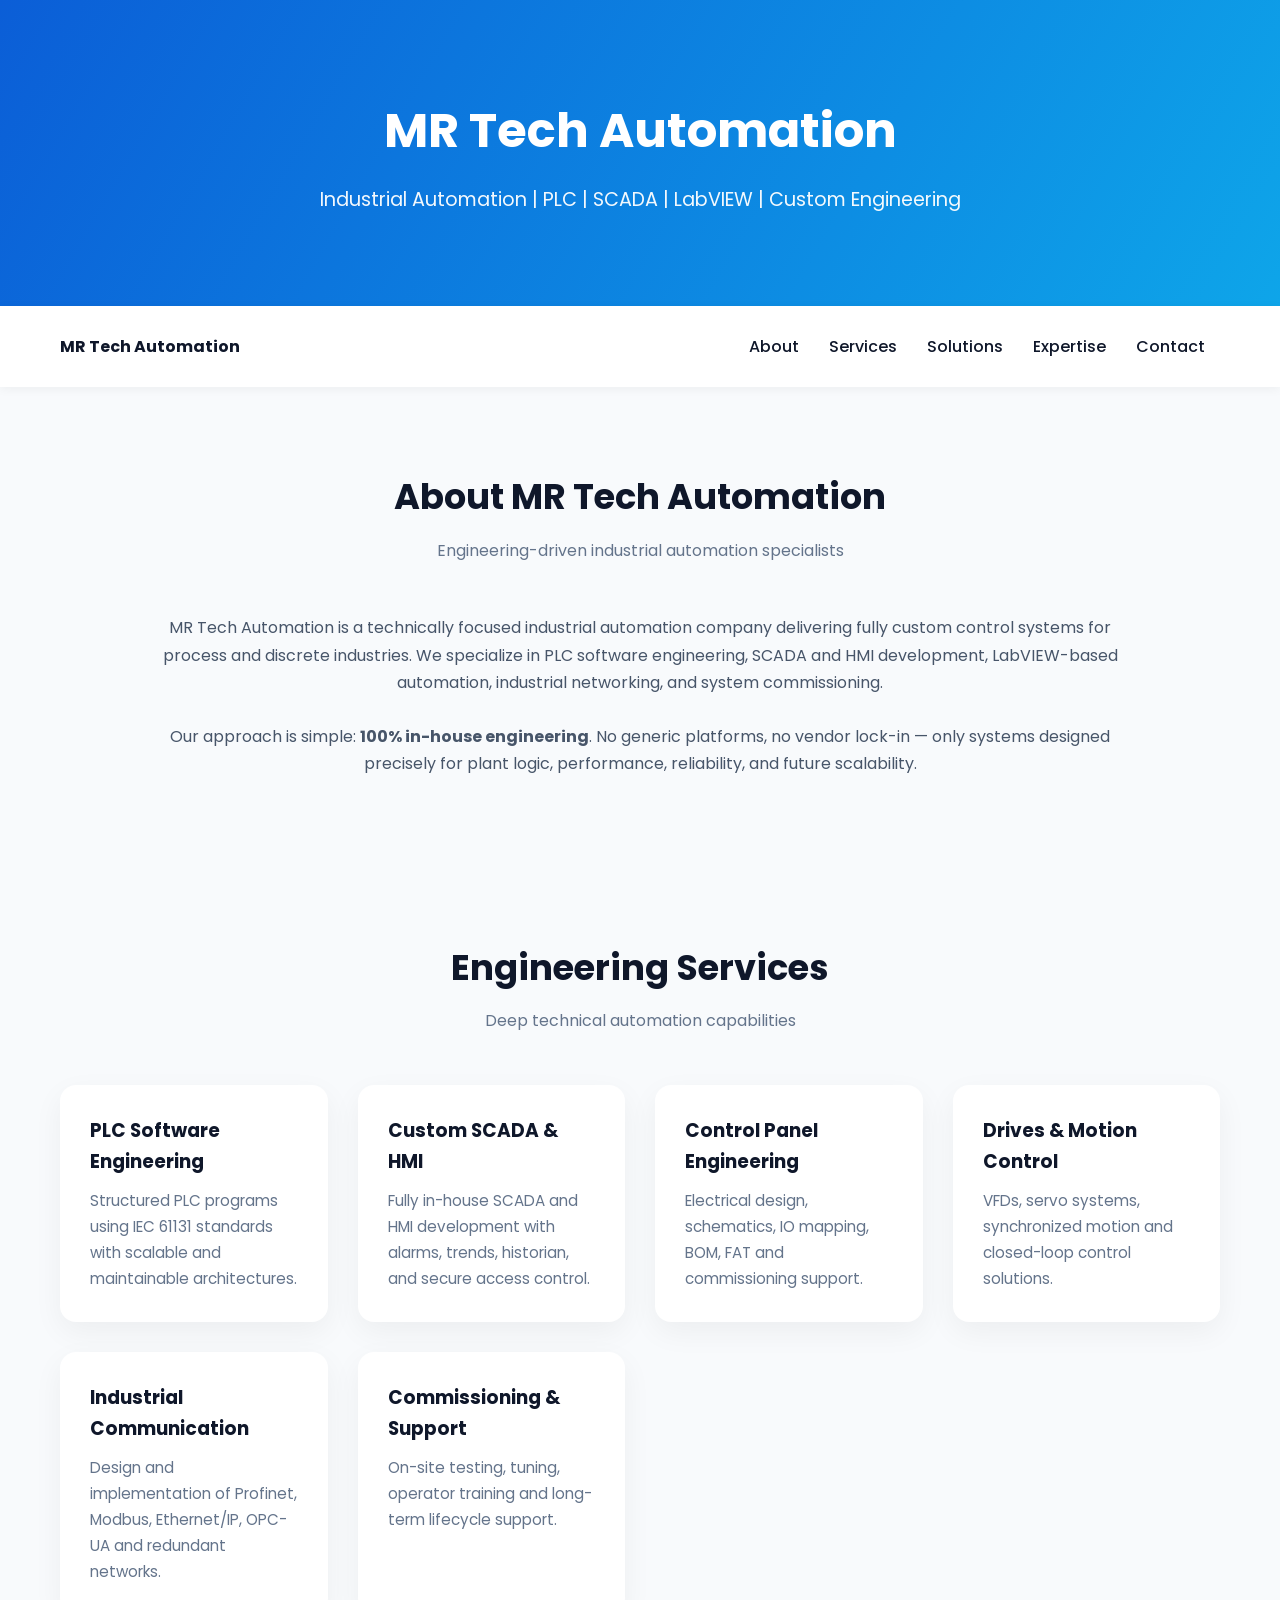
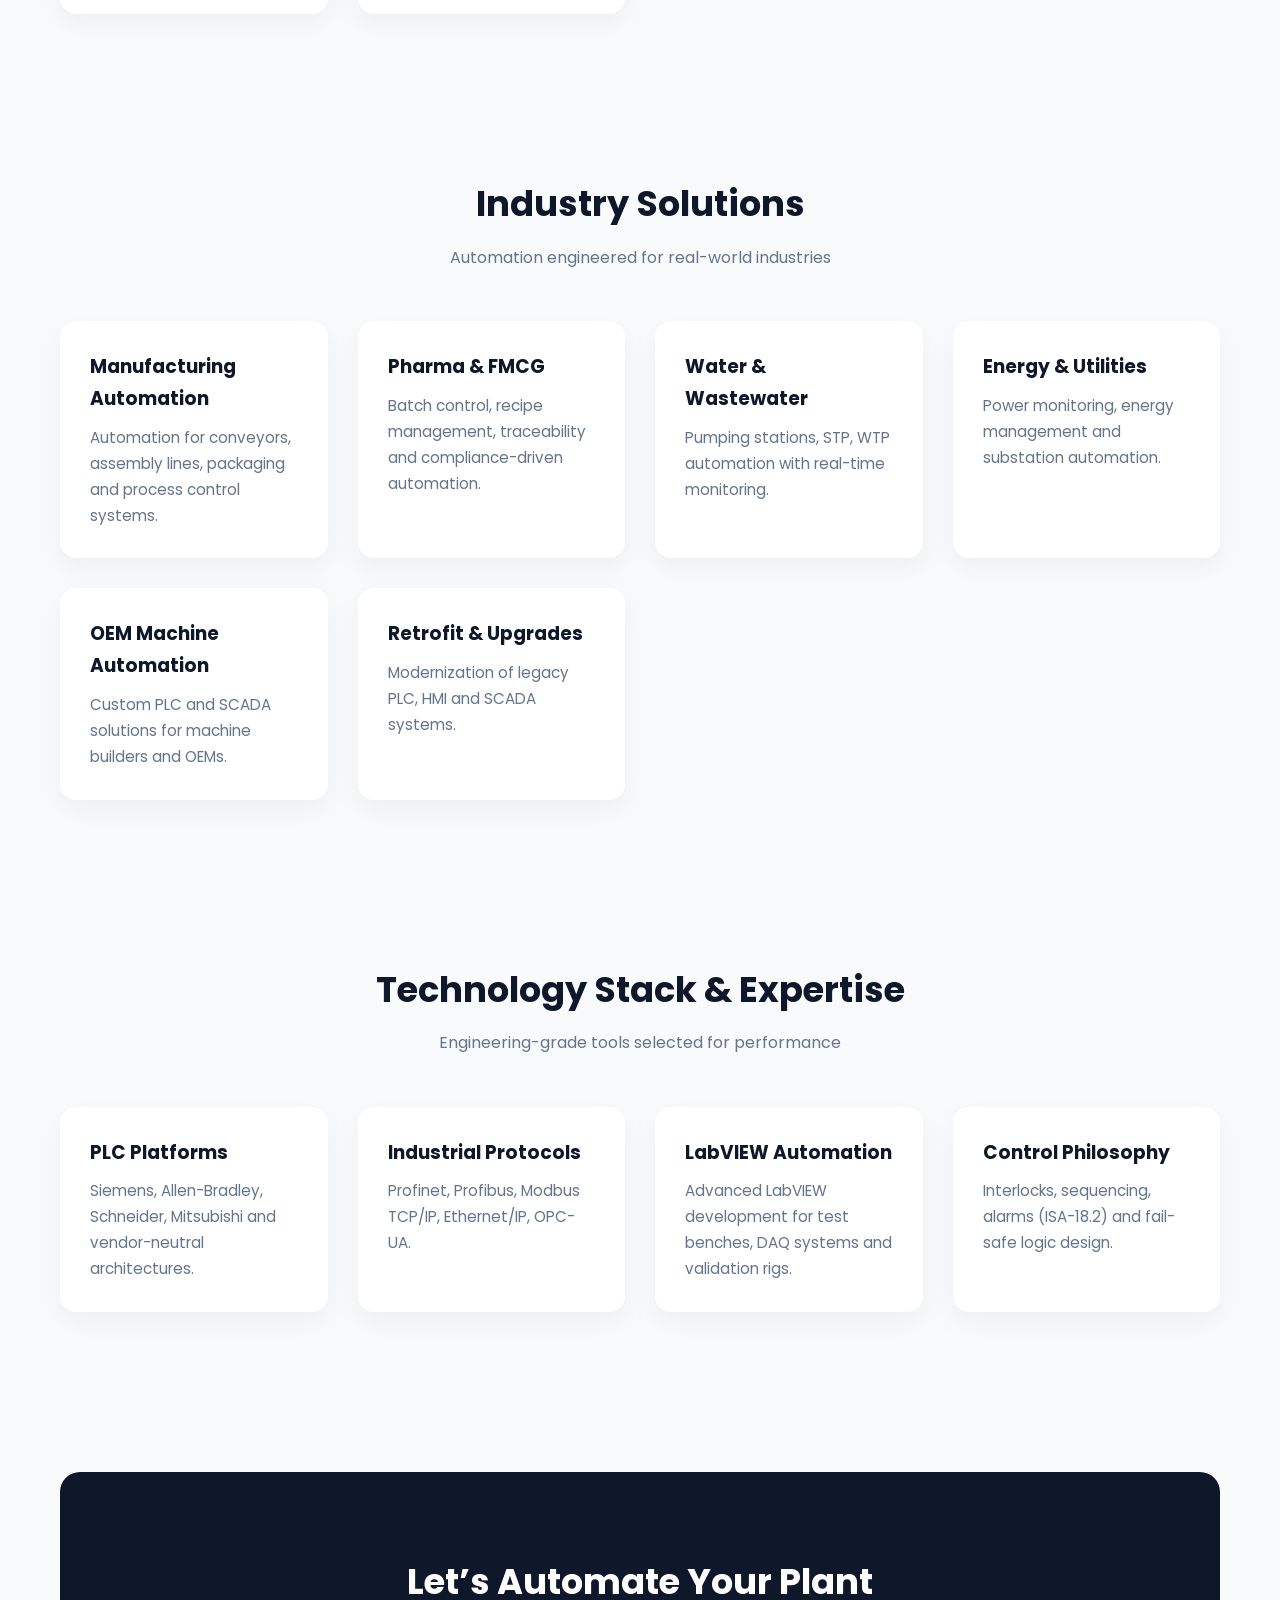
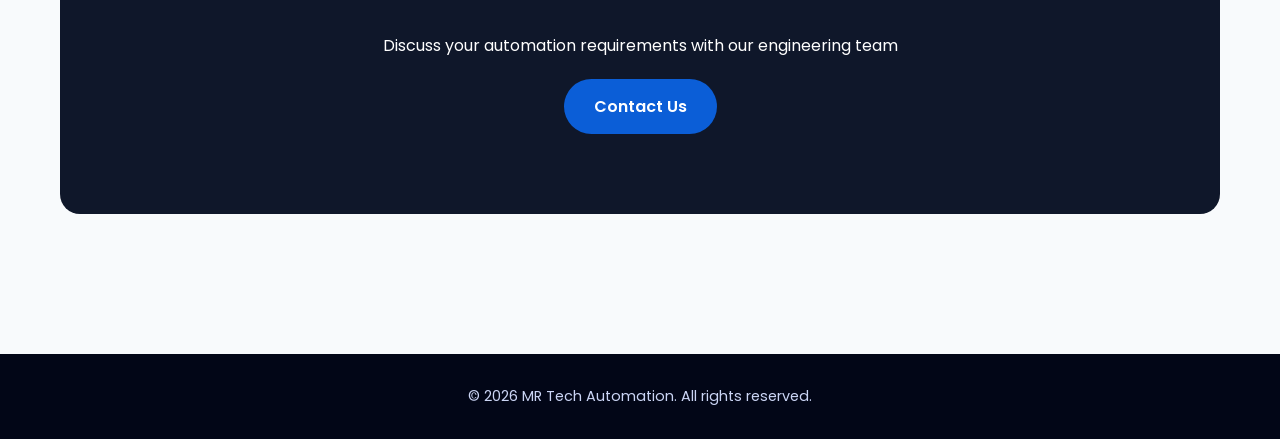
==== index.html @ f8b3c361 "Update index.html" ====
<!DOCTYPE html><html lang="en">
<head>
  <meta charset="UTF-8" />
  <meta name="viewport" content="width=device-width, initial-scale=1.0" />  <title>MR Tech Automation | PLC, SCADA, LabVIEW & Industrial Automation Experts</title>
  <meta name="description" content="MR Tech Automation is an industrial automation engineering company delivering PLC, SCADA, HMI, LabVIEW, DAQ and fully custom in-house automation solutions." />  <!-- Google Font -->  <link href="https://fonts.googleapis.com/css2?family=Poppins:wght@300;400;600;700&display=swap" rel="stylesheet">  <!-- Organization Schema -->  <script type="application/ld+json">
  {
    "@context": "https://schema.org",
    "@type": "Organization",
    "name": "MR Tech Automation",
    "url": "https://mrtechautomation.in/",
    "description": "Industrial automation engineering company specializing in PLC programming, SCADA & HMI systems, LabVIEW-based automation, DAQ, and fully custom in-house control solutions.",
    "areaServed": { "@type": "Country", "name": "India" },
    "contactPoint": {
      "@type": "ContactPoint",
      "contactType": "sales",
      "email": "info@mrtechautomation.in"
    }
  }
  </script>  <style>
    :root {
      --primary: #0b5ed7;
      --dark: #0f172a;
      --light: #f8fafc;
      --gray: #64748b;
    }

    * { margin: 0; padding: 0; box-sizing: border-box; }

    body {
      font-family: 'Poppins', sans-serif;
      background: var(--light);
      color: var(--dark);
      line-height: 1.7;
    }

    header {
      background: linear-gradient(120deg, #0b5ed7, #0ea5e9);
      color: white;
      padding: 90px 20px;
      text-align: center;
    }

    header h1 { font-size: 3rem; margin-bottom: 12px; }
    header p { font-size: 1.2rem; opacity: 0.95; }

    nav {
      position: sticky;
      top: 0;
      background: white;
      box-shadow: 0 2px 10px rgba(0,0,0,0.05);
      z-index: 1000;
    }

    nav .nav-container {
      max-width: 1200px;
      margin: auto;
      display: flex;
      justify-content: space-between;
      align-items: center;
      padding: 12px 20px;
    }

    nav ul {
      display: flex;
      list-style: none;
      gap: 24px;
    }

    nav a {
      text-decoration: none;
      color: var(--dark);
      font-weight: 500;
    }

    nav a:hover { color: var(--primary); }

    .menu-toggle {
      display: none;
      font-size: 1.8rem;
      cursor: pointer;
    }

    @media (max-width: 768px) {
      nav ul {
        display: none;
        flex-direction: column;
        background: white;
        position: absolute;
        top: 60px;
        left: 0;
        width: 100%;
        padding: 20px 0;
        box-shadow: 0 10px 30px rgba(0,0,0,0.1);
      }

      nav ul.active {
        display: flex;
      }

      .menu-toggle {
        display: block;
      }
    }

    nav ul {
      display: flex;
      justify-content: center;
      list-style: none;
      padding: 15px;
      gap: 30px;
    }

    nav a {
      text-decoration: none;
      color: var(--dark);
      font-weight: 500;
    }

    nav a:hover { color: var(--primary); }

    section {
      padding: 80px 20px;
      max-width: 1200px;
      margin: auto;
    }

    .section-title {
      text-align: center;
      margin-bottom: 50px;
    }

    .section-title h2 {
      font-size: 2.2rem;
      margin-bottom: 10px;
    }

    .section-title p { color: var(--gray); }

    .grid {
      display: grid;
      grid-template-columns: repeat(auto-fit, minmax(260px, 1fr));
      gap: 30px;
    }

    .card {
      background: white;
      padding: 30px;
      border-radius: 16px;
      box-shadow: 0 10px 30px rgba(0,0,0,0.05);
    }

    .card h3 { margin-bottom: 10px; }
    .card p { color: var(--gray); font-size: 0.95rem; }

    .cta {
      background: var(--dark);
      color: white;
      text-align: center;
      padding: 80px 20px;
      border-radius: 20px;
    }

    .cta h2 { font-size: 2.2rem; margin-bottom: 20px; }

    .cta a {
      display: inline-block;
      margin-top: 20px;
      background: var(--primary);
      color: white;
      padding: 14px 30px;
      border-radius: 30px;
      text-decoration: none;
      font-weight: 600;
    }

    footer {
      background: #020617;
      color: #cbd5f5;
      text-align: center;
      padding: 30px 20px;
      margin-top: 60px;
    }

    footer p { font-size: 0.9rem; }

    @media (max-width: 600px) {
      header h1 { font-size: 2.2rem; }
    }
  </style></head><body><header>
  <h1>MR Tech Automation</h1>
  <p>Industrial Automation | PLC | SCADA | LabVIEW | Custom Engineering</p>
</header><nav>
  <div class="nav-container">
    <strong>MR Tech Automation</strong>
    <div class="menu-toggle" onclick="document.querySelector('nav ul').classList.toggle('active')">☰</div>
    <ul>
      <li><a href="#about">About</a></li>
      <li><a href="#services">Services</a></li>
      <li><a href="#solutions">Solutions</a></li>
      <li><a href="#expertise">Expertise</a></li>
      <li><a href="#contact">Contact</a></li>
    </ul>
  </div>
</nav><section id="about">
  <div class="section-title">
    <h2>About MR Tech Automation</h2>
    <p>Engineering-driven industrial automation specialists</p>
  </div>
  <p style="max-width:1000px;margin:auto;text-align:center;color:#475569;">
    MR Tech Automation is a technically focused industrial automation company delivering fully custom control systems for process and discrete industries. We specialize in PLC software engineering, SCADA and HMI development, LabVIEW-based automation, industrial networking, and system commissioning.
    <br/><br/>
    Our approach is simple: <strong>100% in-house engineering</strong>. No generic platforms, no vendor lock-in — only systems designed precisely for plant logic, performance, reliability, and future scalability.
  </p>
</section><section id="services">
  <div class="section-title">
    <h2>Engineering Services</h2>
    <p>Deep technical automation capabilities</p>
  </div>
  <div class="grid">
    <div class="card"><h3>PLC Software Engineering</h3><p>Structured PLC programs using IEC 61131 standards with scalable and maintainable architectures.</p></div>
    <div class="card"><h3>Custom SCADA & HMI</h3><p>Fully in-house SCADA and HMI development with alarms, trends, historian, and secure access control.</p></div>
    <div class="card"><h3>Control Panel Engineering</h3><p>Electrical design, schematics, IO mapping, BOM, FAT and commissioning support.</p></div>
    <div class="card"><h3>Drives & Motion Control</h3><p>VFDs, servo systems, synchronized motion and closed-loop control solutions.</p></div>
    <div class="card"><h3>Industrial Communication</h3><p>Design and implementation of Profinet, Modbus, Ethernet/IP, OPC-UA and redundant networks.</p></div>
    <div class="card"><h3>Commissioning & Support</h3><p>On-site testing, tuning, operator training and long-term lifecycle support.</p></div>
  </div>
</section><section id="solutions">
  <div class="section-title">
    <h2>Industry Solutions</h2>
    <p>Automation engineered for real-world industries</p>
  </div>
  <div class="grid">
    <div class="card"><h3>Manufacturing Automation</h3><p>Automation for conveyors, assembly lines, packaging and process control systems.</p></div>
    <div class="card"><h3>Pharma & FMCG</h3><p>Batch control, recipe management, traceability and compliance-driven automation.</p></div>
    <div class="card"><h3>Water & Wastewater</h3><p>Pumping stations, STP, WTP automation with real-time monitoring.</p></div>
    <div class="card"><h3>Energy & Utilities</h3><p>Power monitoring, energy management and substation automation.</p></div>
    <div class="card"><h3>OEM Machine Automation</h3><p>Custom PLC and SCADA solutions for machine builders and OEMs.</p></div>
    <div class="card"><h3>Retrofit & Upgrades</h3><p>Modernization of legacy PLC, HMI and SCADA systems.</p></div>
  </div>
</section><section id="expertise">
  <div class="section-title">
    <h2>Technology Stack & Expertise</h2>
    <p>Engineering-grade tools selected for performance</p>
  </div>
  <div class="grid">
    <div class="card"><h3>PLC Platforms</h3><p>Siemens, Allen-Bradley, Schneider, Mitsubishi and vendor-neutral architectures.</p></div>
    <div class="card"><h3>Industrial Protocols</h3><p>Profinet, Profibus, Modbus TCP/IP, Ethernet/IP, OPC-UA.</p></div>
    <div class="card"><h3>LabVIEW Automation</h3><p>Advanced LabVIEW development for test benches, DAQ systems and validation rigs.</p></div>
    <div class="card"><h3>Control Philosophy</h3><p>Interlocks, sequencing, alarms (ISA-18.2) and fail-safe logic design.</p></div>
  </div>
</section><section id="contact">
  <div class="cta">
    <h2>Let’s Automate Your Plant</h2>
    <p>Discuss your automation requirements with our engineering team</p>
    <a href="mailto:info@mrtechautomation.in">Contact Us</a>
  </div>
</section><footer>
  <p>© 2026 MR Tech Automation. All rights reserved.</p>
</footer></body>
</html>
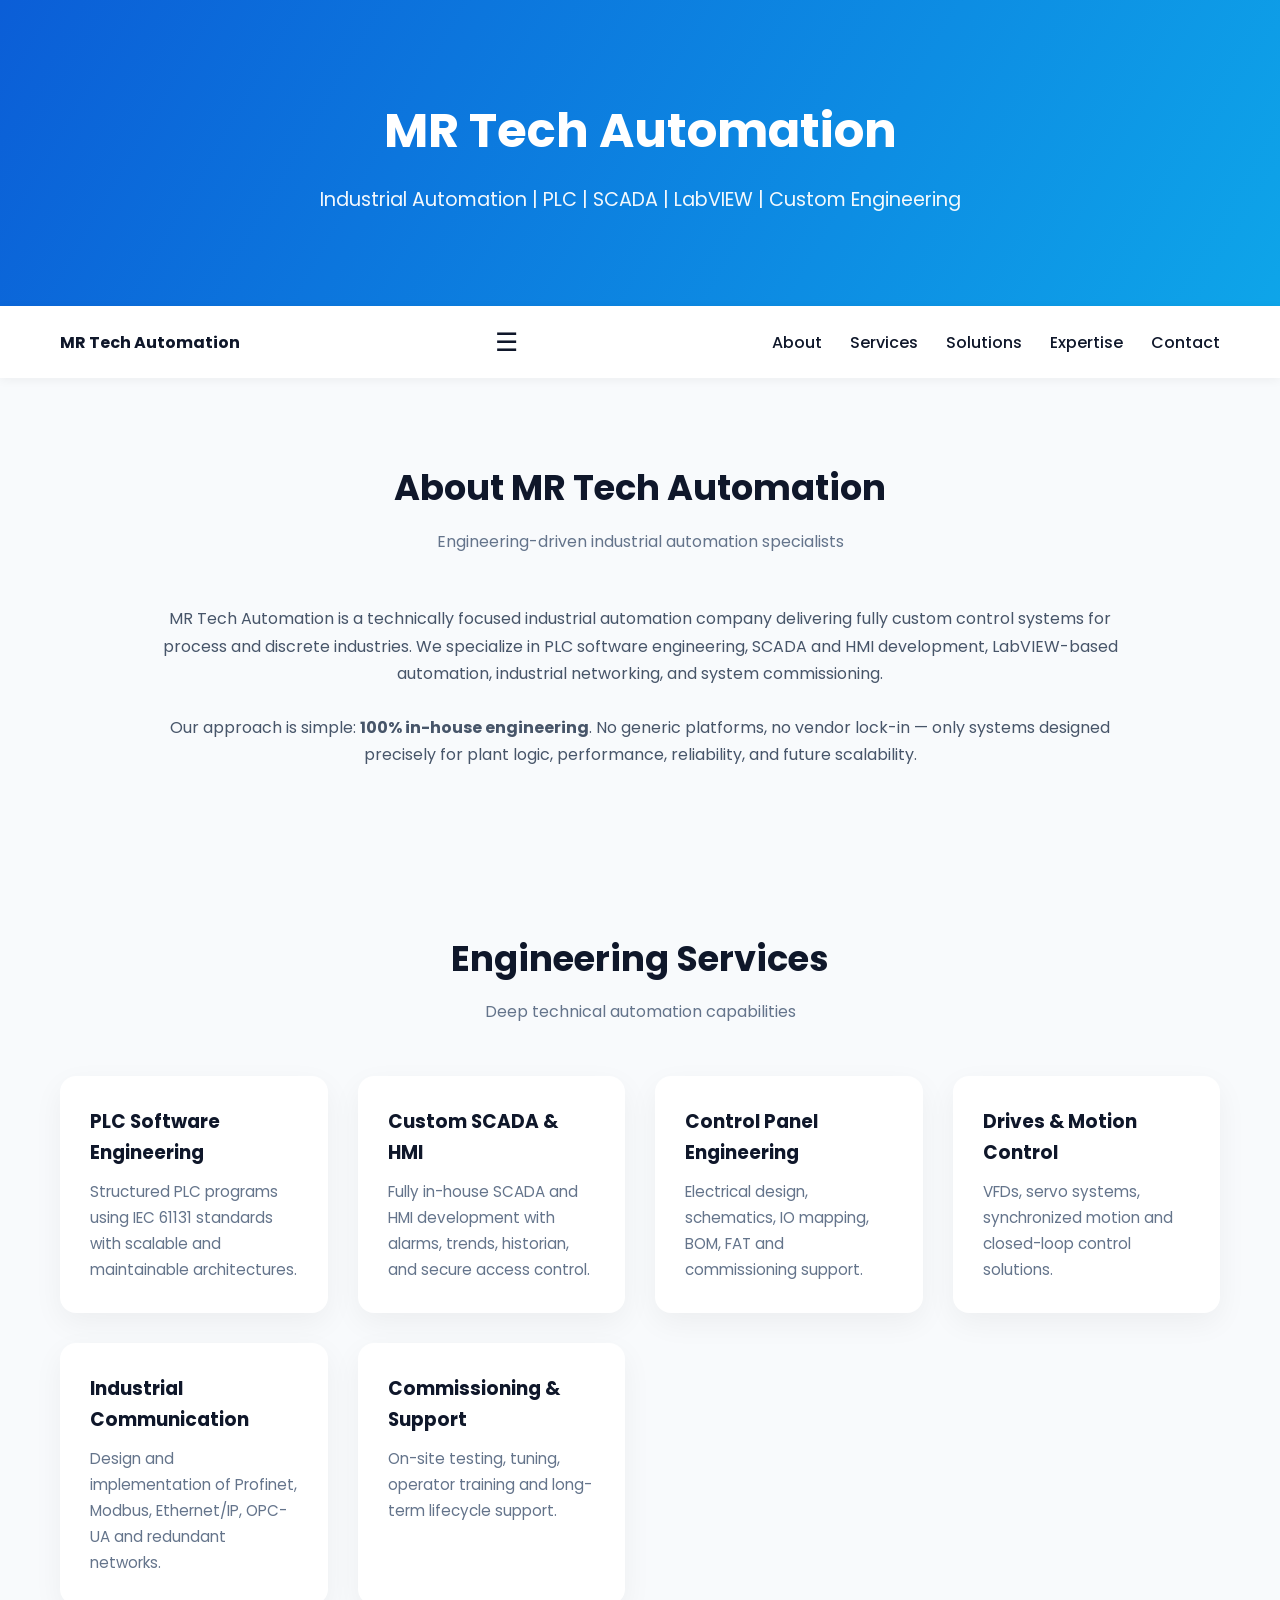
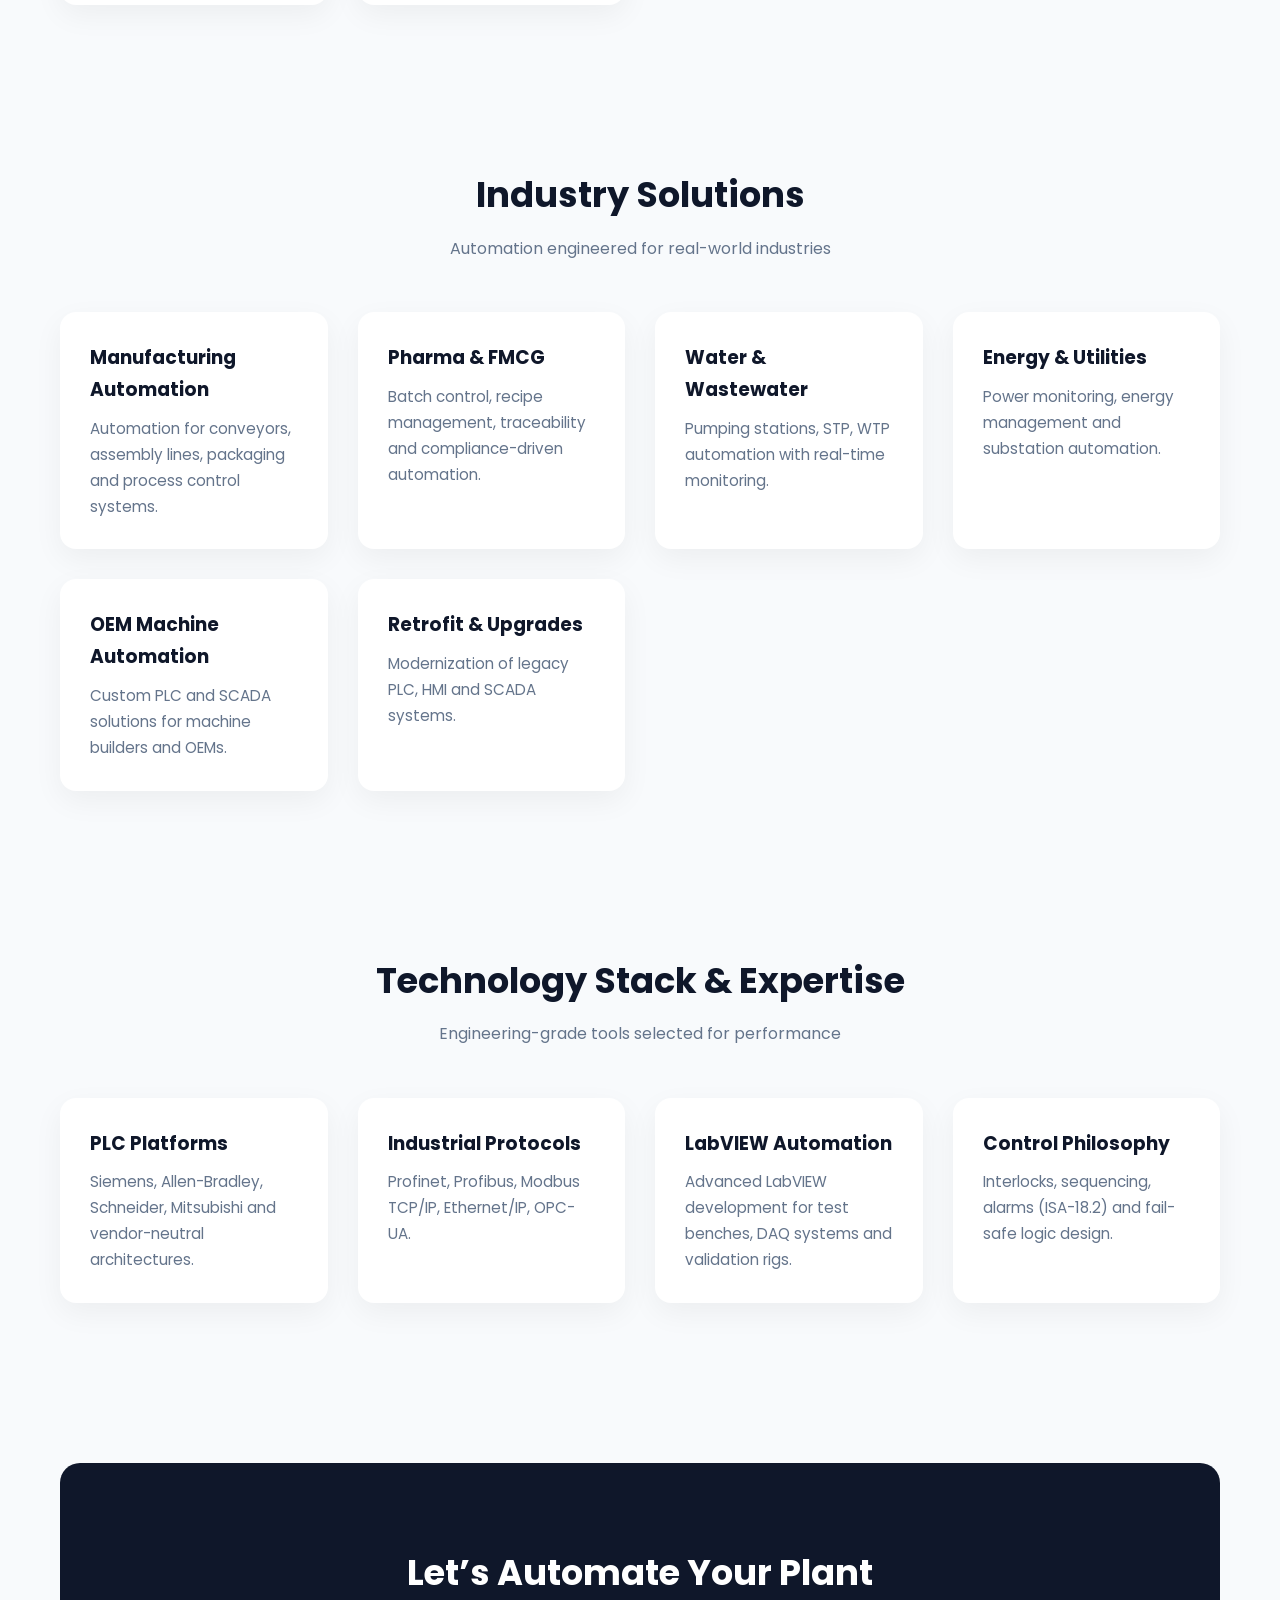
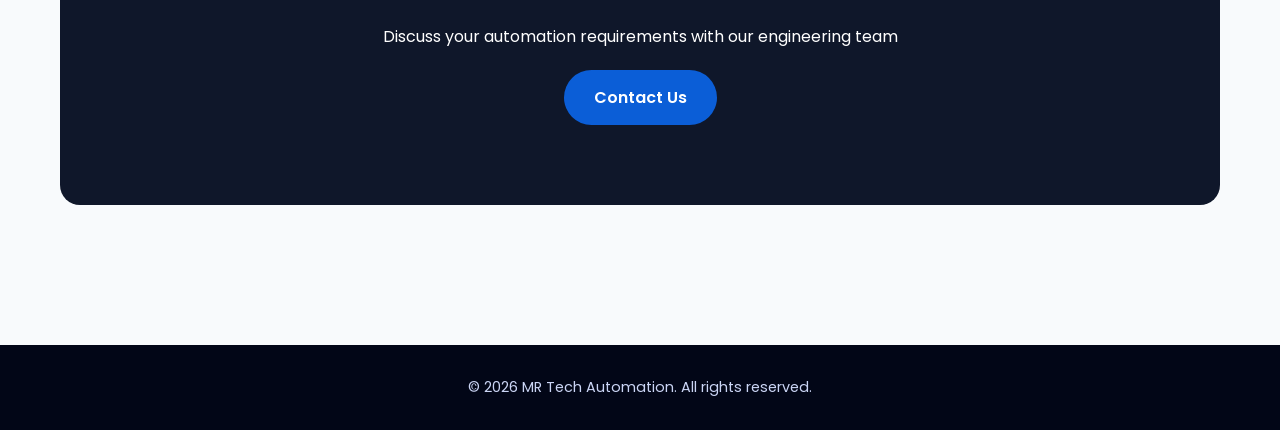
==== commit 30c70fd4: "Update index.html" ====
--- a/index.html
+++ b/index.html
@@ -44,54 +44,66 @@
     header p { font-size: 1.2rem; opacity: 0.95; }
 
     nav {
-      position: sticky;
-      top: 0;
-      background: white;
-      box-shadow: 0 2px 10px rgba(0,0,0,0.05);
-      z-index: 1000;
-    }
-
-    nav .nav-container {
-      max-width: 1200px;
-      margin: auto;
-      display: flex;
-      justify-content: space-between;
-      align-items: center;
-      padding: 12px 20px;
-    }
-
-    nav ul {
-      display: flex;
-      list-style: none;
-      gap: 24px;
-    }
-
-    nav a {
-      text-decoration: none;
-      color: var(--dark);
-      font-weight: 500;
-    }
-
-    nav a:hover { color: var(--primary); }
-
-    .menu-toggle {
-      display: none;
-      font-size: 1.8rem;
-      cursor: pointer;
-    }
-
-    @media (max-width: 768px) {
-      nav ul {
-        display: none;
-        flex-direction: column;
-        background: white;
-        position: absolute;
-        top: 60px;
-        left: 0;
-        width: 100%;
-        padding: 20px 0;
-        box-shadow: 0 10px 30px rgba(0,0,0,0.1);
-      }
+  position: sticky;
+  top: 0;
+  background: white;
+  box-shadow: 0 2px 10px rgba(0,0,0,0.05);
+  z-index: 1000;
+}
+
+.nav-container {
+  max-width: 1200px;
+  margin: auto;
+  display: flex;
+  align-items: center;
+  justify-content: space-between;
+  padding: 14px 20px;
+}
+
+nav ul {
+  display: flex;
+  list-style: none;
+  gap: 28px;
+}
+
+nav a {
+  text-decoration: none;
+  color: var(--dark);
+  font-weight: 500;
+}
+
+.menu-toggle {
+  display: none;
+  font-size: 26px;
+  cursor: pointer;
+}
+
+@media (max-width: 768px) {
+  .menu-toggle {
+    display: block;
+  }
+
+  nav ul {
+    position: absolute;
+    top: 60px;
+    left: 0;
+    width: 100%;
+    background: white;
+    flex-direction: column;
+    gap: 0;
+    display: none;
+    border-top: 1px solid #e5e7eb;
+  }
+
+  nav ul.active {
+    display: flex;
+  }
+
+  nav ul li {
+    padding: 14px 20px;
+    border-bottom: 1px solid #e5e7eb;
+  }
+}
 
       nav ul.active {
         display: flex;
@@ -192,8 +204,8 @@
 </header><nav>
   <div class="nav-container">
     <strong>MR Tech Automation</strong>
-    <div class="menu-toggle" onclick="document.querySelector('nav ul').classList.toggle('active')">☰</div>
-    <ul>
+    <div class="menu-toggle" id="menuToggle">☰</div>
+    <ul id="navMenu">
       <li><a href="#about">About</a></li>
       <li><a href="#services">Services</a></li>
       <li><a href="#solutions">Solutions</a></li>
@@ -256,5 +268,18 @@
   </div>
 </section><footer>
   <p>© 2026 MR Tech Automation. All rights reserved.</p>
-</footer></body>
+</footer><script>
+  const toggleBtn = document.getElementById('menuToggle');
+  const navMenu = document.getElementById('navMenu');
+
+  toggleBtn.addEventListener('click', () => {
+    navMenu.classList.toggle('active');
+  });
+
+  navMenu.querySelectorAll('a').forEach(link => {
+    link.addEventListener('click', () => {
+      navMenu.classList.remove('active');
+    });
+  });
+</script></body>
 </html>
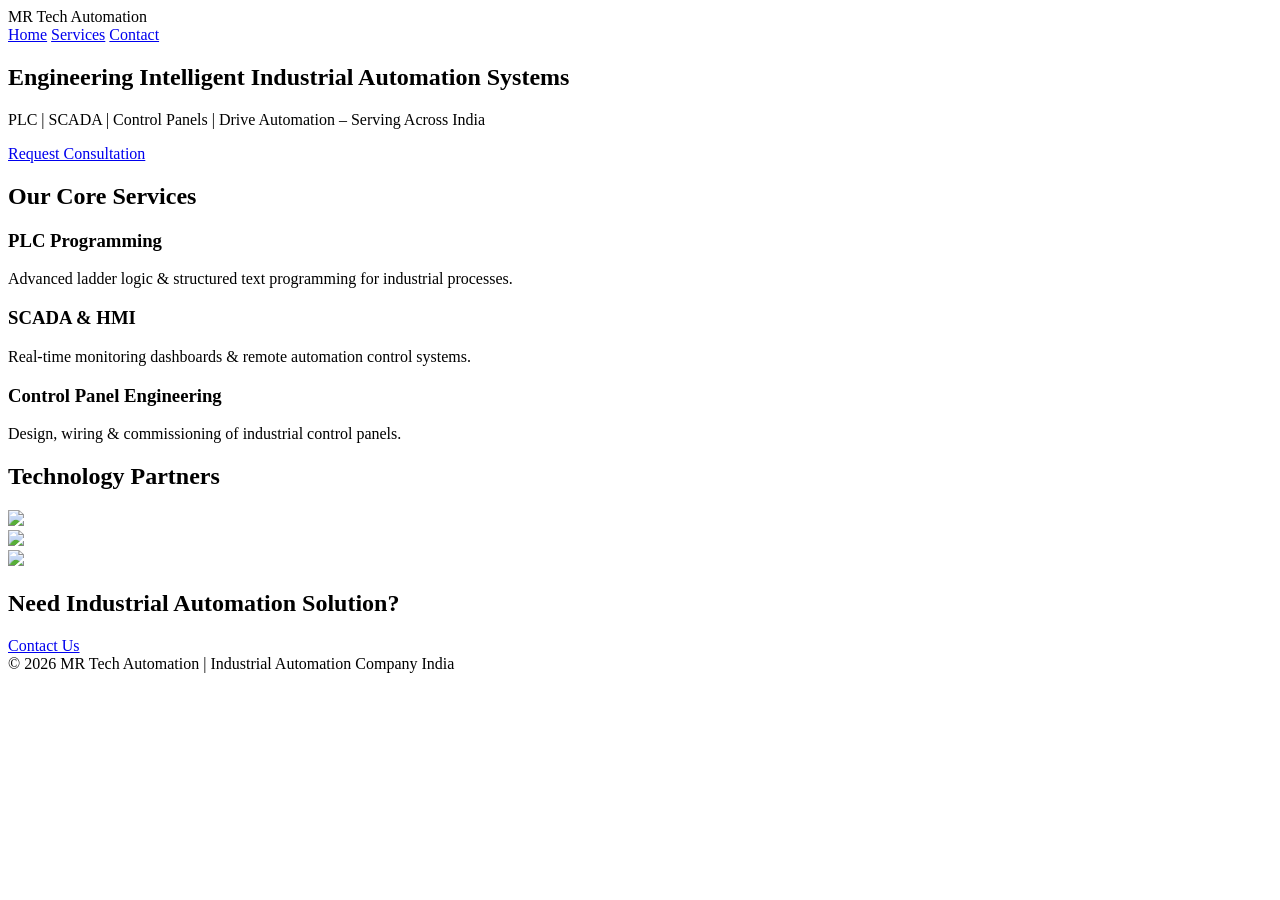
==== commit 13b5a7ef: "Update index.html" ====
--- a/index.html
+++ b/index.html
@@ -1,285 +1,109 @@
-<!DOCTYPE html><html lang="en">
+<!DOCTYPE html>
+<html lang="en">
 <head>
-  <meta charset="UTF-8" />
-  <meta name="viewport" content="width=device-width, initial-scale=1.0" />  <title>MR Tech Automation | PLC, SCADA, LabVIEW & Industrial Automation Experts</title>
-  <meta name="description" content="MR Tech Automation is an industrial automation engineering company delivering PLC, SCADA, HMI, LabVIEW, DAQ and fully custom in-house automation solutions." />  <!-- Google Font -->  <link href="https://fonts.googleapis.com/css2?family=Poppins:wght@300;400;600;700&display=swap" rel="stylesheet">  <!-- Organization Schema -->  <script type="application/ld+json">
-  {
-    "@context": "https://schema.org",
-    "@type": "Organization",
-    "name": "MR Tech Automation",
-    "url": "https://mrtechautomation.in/",
-    "description": "Industrial automation engineering company specializing in PLC programming, SCADA & HMI systems, LabVIEW-based automation, DAQ, and fully custom in-house control solutions.",
-    "areaServed": { "@type": "Country", "name": "India" },
-    "contactPoint": {
-      "@type": "ContactPoint",
-      "contactType": "sales",
-      "email": "info@mrtechautomation.in"
-    }
-  }
-  </script>  <style>
-    :root {
-      --primary: #0b5ed7;
-      --dark: #0f172a;
-      --light: #f8fafc;
-      --gray: #64748b;
-    }
+<meta charset="UTF-8">
+<meta name="viewport" content="width=device-width, initial-scale=1.0">
+<title>MR Tech Automation | Industrial Automation Company India</title>
 
-    * { margin: 0; padding: 0; box-sizing: border-box; }
+<meta name="description" content="MR Tech Automation provides PLC Programming, SCADA Development, Control Panel Engineering & Industrial Automation Services across India.">
 
-    body {
-      font-family: 'Poppins', sans-serif;
-      background: var(--light);
-      color: var(--dark);
-      line-height: 1.7;
-    }
+<link rel="stylesheet" href="css/style.css">
 
-    header {
-      background: linear-gradient(120deg, #0b5ed7, #0ea5e9);
-      color: white;
-      padding: 90px 20px;
-      text-align: center;
-    }
+<!-- GSAP CDN -->
+<script src="https://cdnjs.cloudflare.com/ajax/libs/gsap/3.12.2/gsap.min.js"></script>
+<script src="https://cdnjs.cloudflare.com/ajax/libs/gsap/3.12.2/ScrollTrigger.min.js"></script>
 
-    header h1 { font-size: 3rem; margin-bottom: 12px; }
-    header p { font-size: 1.2rem; opacity: 0.95; }
+<!-- SEO SCHEMA -->
+<script type="application/ld+json">
+{
+ "@context": "https://schema.org",
+ "@type": "LocalBusiness",
+ "name": "MR Tech Automation",
+ "image": "https://www.mrtechautomation.in/images/logo.png",
+ "url": "https://www.mrtechautomation.in",
+ "address": {
+   "@type": "PostalAddress",
+   "addressCountry": "India",
+   "addressRegion": "Gujarat",
+   "addressLocality": "Ahmedabad"
+ },
+ "areaServed": "India",
+ "description": "Industrial Automation Company in India providing PLC Programming, SCADA Development and Control Panel Engineering."
+}
+</script>
 
-    nav {
-  position: sticky;
-  top: 0;
-  background: white;
-  box-shadow: 0 2px 10px rgba(0,0,0,0.05);
-  z-index: 1000;
-}
+</head>
 
-.nav-container {
-  max-width: 1200px;
-  margin: auto;
-  display: flex;
-  align-items: center;
-  justify-content: space-between;
-  padding: 14px 20px;
-}
+<body>
 
-nav ul {
-  display: flex;
-  list-style: none;
-  gap: 28px;
-}
+<header class="navbar">
+  <div class="container nav-flex">
+    <div class="logo">MR Tech Automation</div>
+    <nav>
+      <a href="index.html">Home</a>
+      <a href="services.html">Services</a>
+      <a href="contact.html">Contact</a>
+    </nav>
+  </div>
+</header>
 
-nav a {
-  text-decoration: none;
-  color: var(--dark);
-  font-weight: 500;
-}
+<!-- HERO -->
+<section class="hero">
+  <div class="hero-content">
+    <h1>Engineering Intelligent Industrial Automation Systems</h1>
+    <p>PLC | SCADA | Control Panels | Drive Automation – Serving Across India</p>
+    <a href="contact.html" class="btn">Request Consultation</a>
+  </div>
+</section>
 
-.menu-toggle {
-  display: none;
-  font-size: 26px;
-  cursor: pointer;
-}
+<!-- SERVICES -->
+<section class="services section">
+  <h2 class="section-title">Our Core Services</h2>
 
-@media (max-width: 768px) {
-  .menu-toggle {
-    display: block;
-  }
+  <div class="service-grid">
 
-  nav ul {
-    position: absolute;
-    top: 60px;
-    left: 0;
-    width: 100%;
-    background: white;
-    flex-direction: column;
-    gap: 0;
-    display: none;
-    border-top: 1px solid #e5e7eb;
-  }
+    <div class="card">
+      <h3>PLC Programming</h3>
+      <p>Advanced ladder logic & structured text programming for industrial processes.</p>
+    </div>
 
-  nav ul.active {
-    display: flex;
-  }
+    <div class="card">
+      <h3>SCADA & HMI</h3>
+      <p>Real-time monitoring dashboards & remote automation control systems.</p>
+    </div>
 
-  nav ul li {
-    padding: 14px 20px;
-    border-bottom: 1px solid #e5e7eb;
-  }
-}
+    <div class="card">
+      <h3>Control Panel Engineering</h3>
+      <p>Design, wiring & commissioning of industrial control panels.</p>
+    </div>
 
-      nav ul.active {
-        display: flex;
-      }
+  </div>
+</section>
 
-      .menu-toggle {
-        display: block;
-      }
-    }
+<!-- HEX PARTNERS -->
+<section class="partners section">
+  <h2 class="section-title">Technology Partners</h2>
 
-    nav ul {
-      display: flex;
-      justify-content: center;
-      list-style: none;
-      padding: 15px;
-      gap: 30px;
-    }
+  <div class="hex-grid">
 
-    nav a {
-      text-decoration: none;
-      color: var(--dark);
-      font-weight: 500;
-    }
+    <div class="hex"><img src="images/siemens.png"></div>
+    <div class="hex"><img src="images/allen.png"></div>
+    <div class="hex"><img src="images/logo.png"></div>
 
-    nav a:hover { color: var(--primary); }
+  </div>
+</section>
 
-    section {
-      padding: 80px 20px;
-      max-width: 1200px;
-      margin: auto;
-    }
+<!-- CTA -->
+<section class="cta">
+  <h2>Need Industrial Automation Solution?</h2>
+  <a href="contact.html" class="btn">Contact Us</a>
+</section>
 
-    .section-title {
-      text-align: center;
-      margin-bottom: 50px;
-    }
+<footer>
+  © 2026 MR Tech Automation | Industrial Automation Company India
+</footer>
 
-    .section-title h2 {
-      font-size: 2.2rem;
-      margin-bottom: 10px;
-    }
+<script src="js/main.js"></script>
 
-    .section-title p { color: var(--gray); }
-
-    .grid {
-      display: grid;
-      grid-template-columns: repeat(auto-fit, minmax(260px, 1fr));
-      gap: 30px;
-    }
-
-    .card {
-      background: white;
-      padding: 30px;
-      border-radius: 16px;
-      box-shadow: 0 10px 30px rgba(0,0,0,0.05);
-    }
-
-    .card h3 { margin-bottom: 10px; }
-    .card p { color: var(--gray); font-size: 0.95rem; }
-
-    .cta {
-      background: var(--dark);
-      color: white;
-      text-align: center;
-      padding: 80px 20px;
-      border-radius: 20px;
-    }
-
-    .cta h2 { font-size: 2.2rem; margin-bottom: 20px; }
-
-    .cta a {
-      display: inline-block;
-      margin-top: 20px;
-      background: var(--primary);
-      color: white;
-      padding: 14px 30px;
-      border-radius: 30px;
-      text-decoration: none;
-      font-weight: 600;
-    }
-
-    footer {
-      background: #020617;
-      color: #cbd5f5;
-      text-align: center;
-      padding: 30px 20px;
-      margin-top: 60px;
-    }
-
-    footer p { font-size: 0.9rem; }
-
-    @media (max-width: 600px) {
-      header h1 { font-size: 2.2rem; }
-    }
-  </style></head><body><header>
-  <h1>MR Tech Automation</h1>
-  <p>Industrial Automation | PLC | SCADA | LabVIEW | Custom Engineering</p>
-</header><nav>
-  <div class="nav-container">
-    <strong>MR Tech Automation</strong>
-    <div class="menu-toggle" id="menuToggle">☰</div>
-    <ul id="navMenu">
-      <li><a href="#about">About</a></li>
-      <li><a href="#services">Services</a></li>
-      <li><a href="#solutions">Solutions</a></li>
-      <li><a href="#expertise">Expertise</a></li>
-      <li><a href="#contact">Contact</a></li>
-    </ul>
-  </div>
-</nav><section id="about">
-  <div class="section-title">
-    <h2>About MR Tech Automation</h2>
-    <p>Engineering-driven industrial automation specialists</p>
-  </div>
-  <p style="max-width:1000px;margin:auto;text-align:center;color:#475569;">
-    MR Tech Automation is a technically focused industrial automation company delivering fully custom control systems for process and discrete industries. We specialize in PLC software engineering, SCADA and HMI development, LabVIEW-based automation, industrial networking, and system commissioning.
-    <br/><br/>
-    Our approach is simple: <strong>100% in-house engineering</strong>. No generic platforms, no vendor lock-in — only systems designed precisely for plant logic, performance, reliability, and future scalability.
-  </p>
-</section><section id="services">
-  <div class="section-title">
-    <h2>Engineering Services</h2>
-    <p>Deep technical automation capabilities</p>
-  </div>
-  <div class="grid">
-    <div class="card"><h3>PLC Software Engineering</h3><p>Structured PLC programs using IEC 61131 standards with scalable and maintainable architectures.</p></div>
-    <div class="card"><h3>Custom SCADA & HMI</h3><p>Fully in-house SCADA and HMI development with alarms, trends, historian, and secure access control.</p></div>
-    <div class="card"><h3>Control Panel Engineering</h3><p>Electrical design, schematics, IO mapping, BOM, FAT and commissioning support.</p></div>
-    <div class="card"><h3>Drives & Motion Control</h3><p>VFDs, servo systems, synchronized motion and closed-loop control solutions.</p></div>
-    <div class="card"><h3>Industrial Communication</h3><p>Design and implementation of Profinet, Modbus, Ethernet/IP, OPC-UA and redundant networks.</p></div>
-    <div class="card"><h3>Commissioning & Support</h3><p>On-site testing, tuning, operator training and long-term lifecycle support.</p></div>
-  </div>
-</section><section id="solutions">
-  <div class="section-title">
-    <h2>Industry Solutions</h2>
-    <p>Automation engineered for real-world industries</p>
-  </div>
-  <div class="grid">
-    <div class="card"><h3>Manufacturing Automation</h3><p>Automation for conveyors, assembly lines, packaging and process control systems.</p></div>
-    <div class="card"><h3>Pharma & FMCG</h3><p>Batch control, recipe management, traceability and compliance-driven automation.</p></div>
-    <div class="card"><h3>Water & Wastewater</h3><p>Pumping stations, STP, WTP automation with real-time monitoring.</p></div>
-    <div class="card"><h3>Energy & Utilities</h3><p>Power monitoring, energy management and substation automation.</p></div>
-    <div class="card"><h3>OEM Machine Automation</h3><p>Custom PLC and SCADA solutions for machine builders and OEMs.</p></div>
-    <div class="card"><h3>Retrofit & Upgrades</h3><p>Modernization of legacy PLC, HMI and SCADA systems.</p></div>
-  </div>
-</section><section id="expertise">
-  <div class="section-title">
-    <h2>Technology Stack & Expertise</h2>
-    <p>Engineering-grade tools selected for performance</p>
-  </div>
-  <div class="grid">
-    <div class="card"><h3>PLC Platforms</h3><p>Siemens, Allen-Bradley, Schneider, Mitsubishi and vendor-neutral architectures.</p></div>
-    <div class="card"><h3>Industrial Protocols</h3><p>Profinet, Profibus, Modbus TCP/IP, Ethernet/IP, OPC-UA.</p></div>
-    <div class="card"><h3>LabVIEW Automation</h3><p>Advanced LabVIEW development for test benches, DAQ systems and validation rigs.</p></div>
-    <div class="card"><h3>Control Philosophy</h3><p>Interlocks, sequencing, alarms (ISA-18.2) and fail-safe logic design.</p></div>
-  </div>
-</section><section id="contact">
-  <div class="cta">
-    <h2>Let’s Automate Your Plant</h2>
-    <p>Discuss your automation requirements with our engineering team</p>
-    <a href="mailto:info@mrtechautomation.in">Contact Us</a>
-  </div>
-</section><footer>
-  <p>© 2026 MR Tech Automation. All rights reserved.</p>
-</footer><script>
-  const toggleBtn = document.getElementById('menuToggle');
-  const navMenu = document.getElementById('navMenu');
-
-  toggleBtn.addEventListener('click', () => {
-    navMenu.classList.toggle('active');
-  });
-
-  navMenu.querySelectorAll('a').forEach(link => {
-    link.addEventListener('click', () => {
-      navMenu.classList.remove('active');
-    });
-  });
-</script></body>
+</body>
 </html>
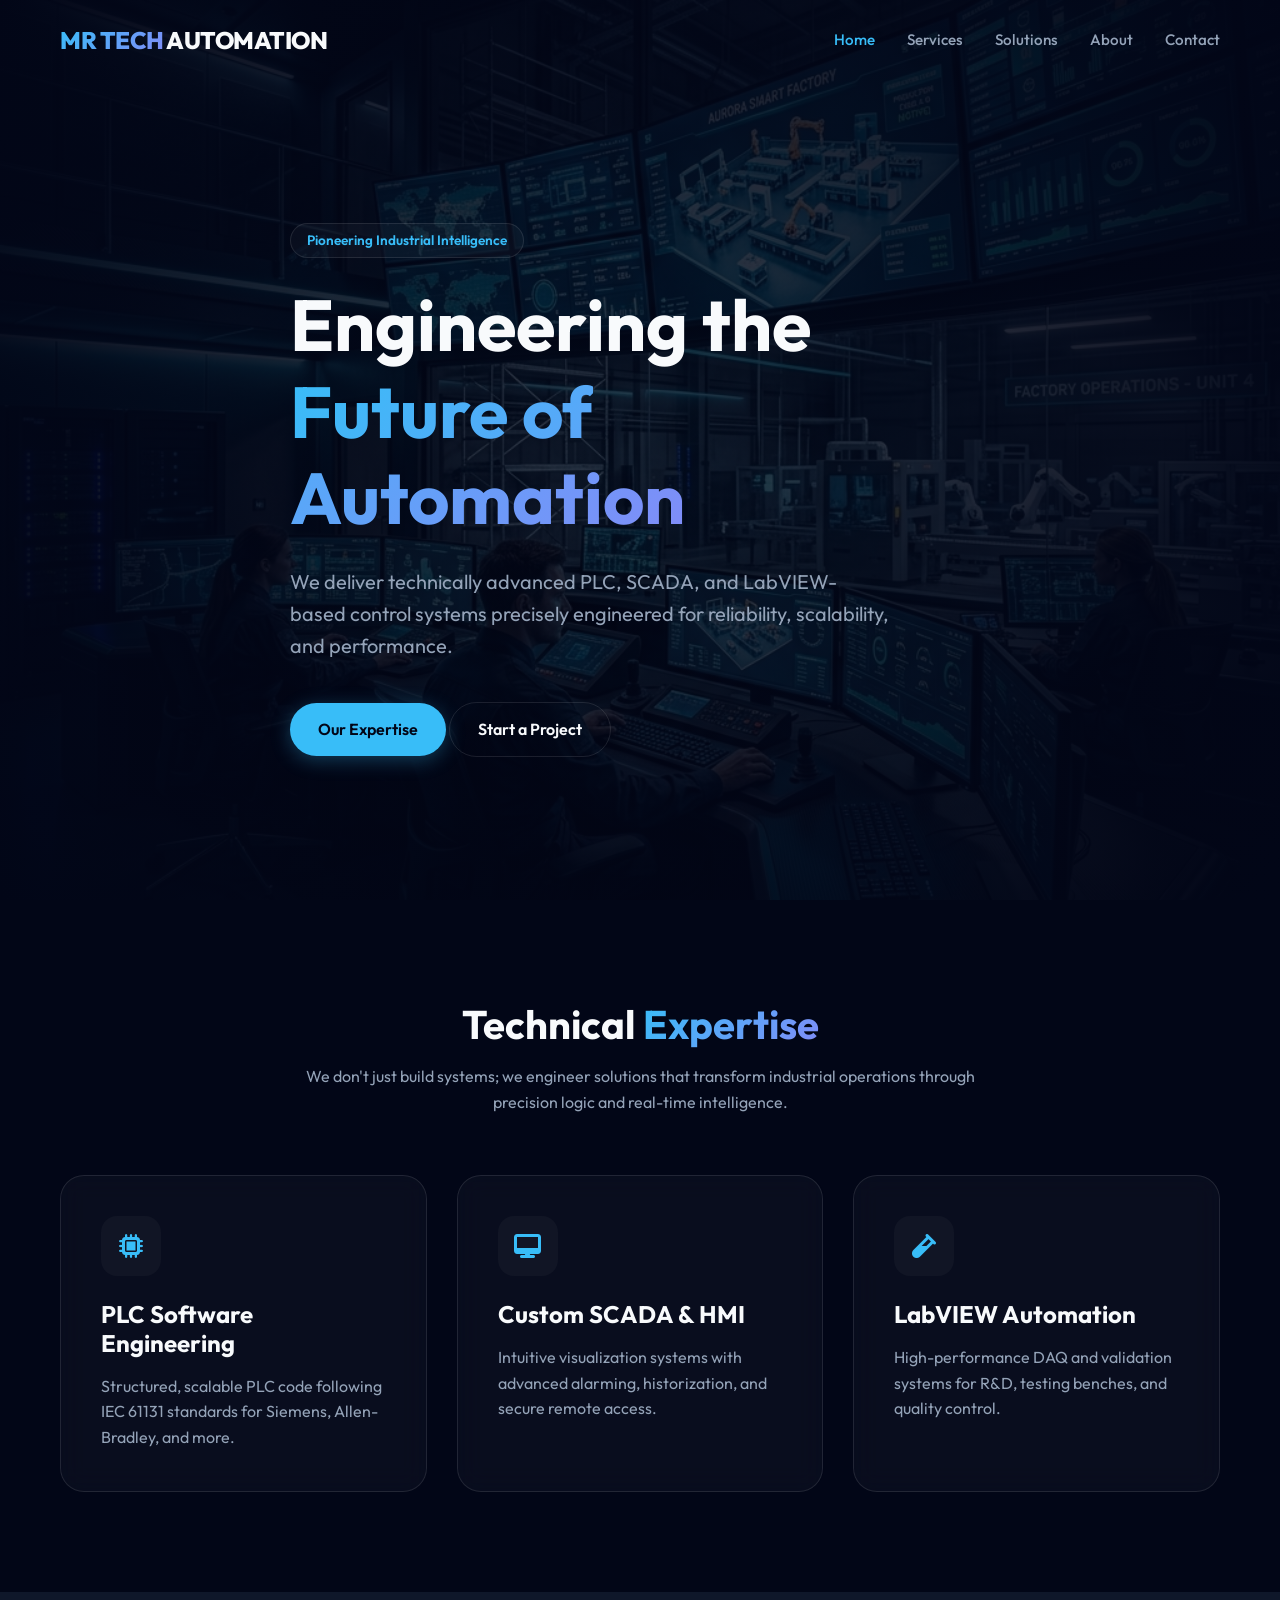
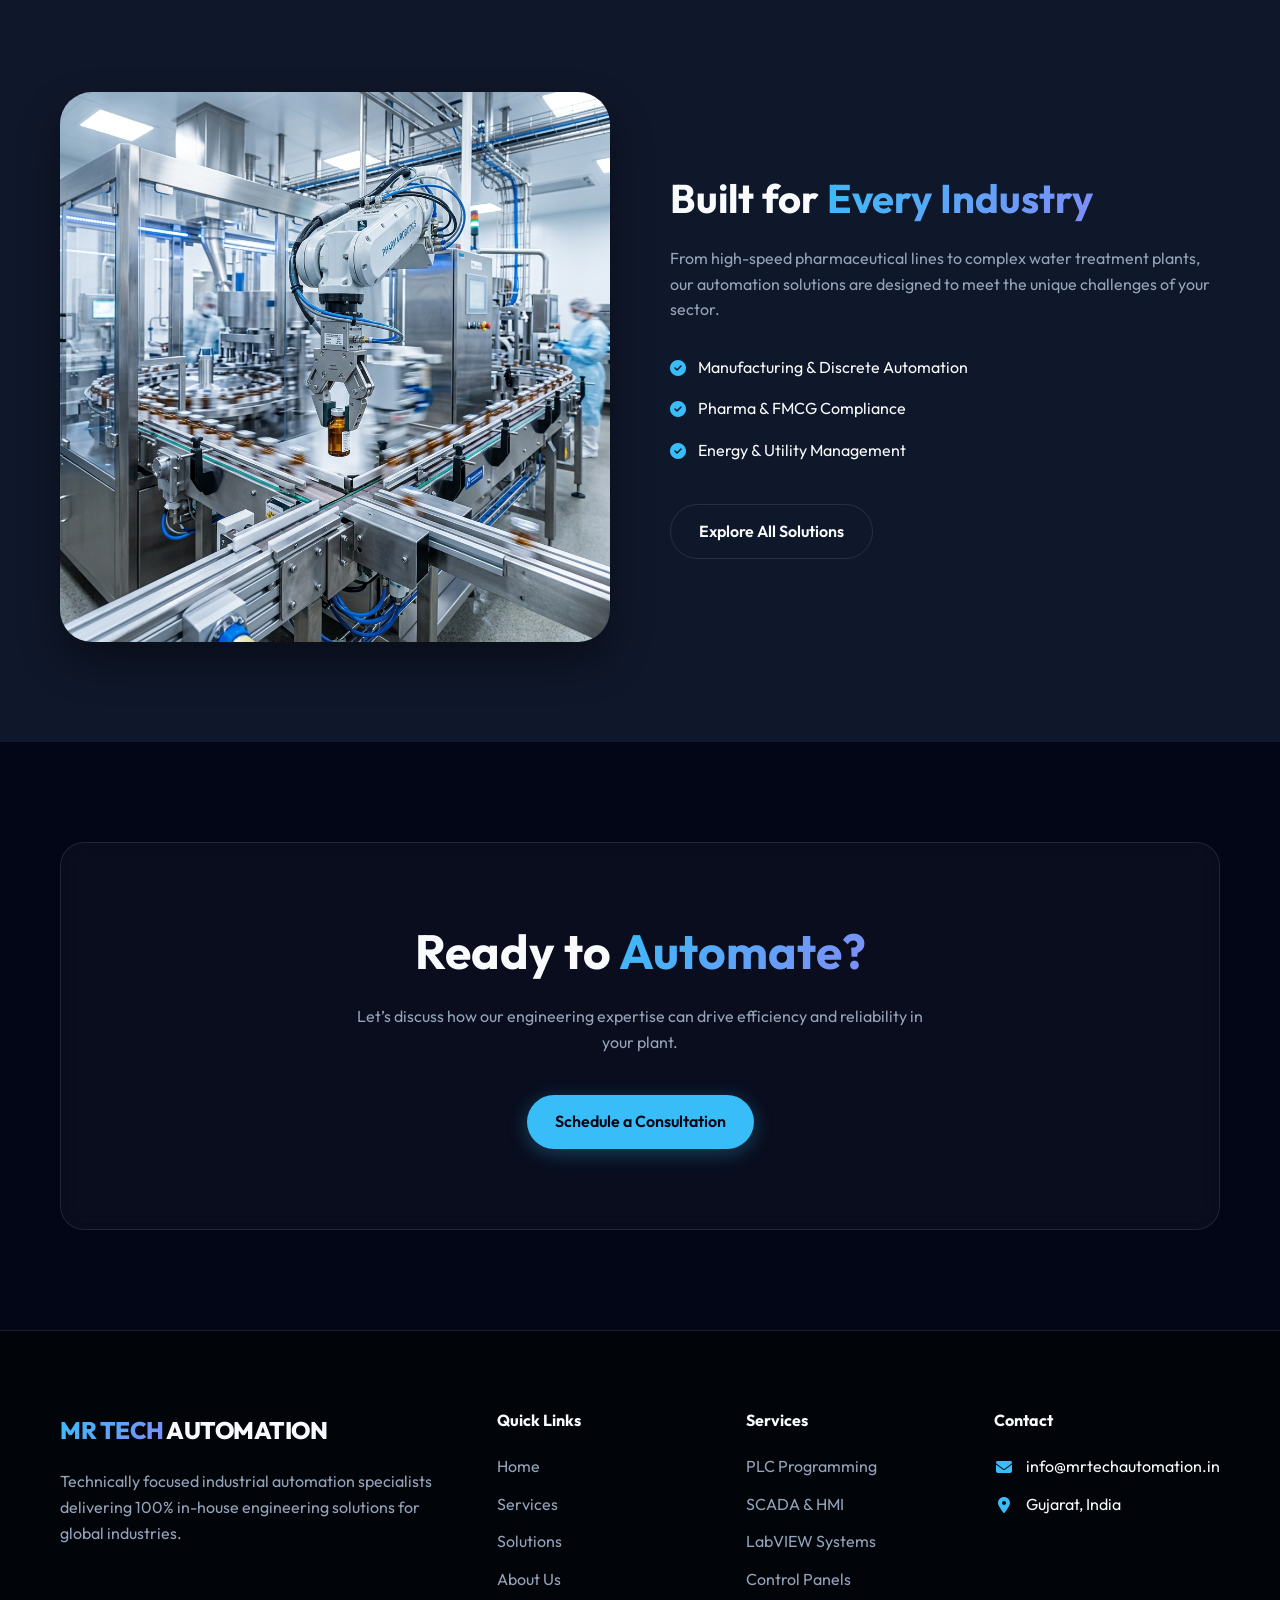
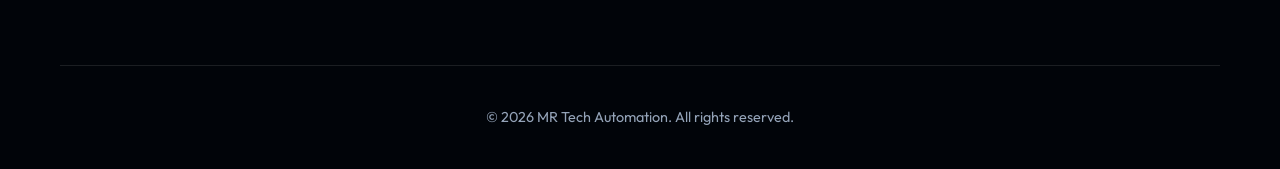
==== commit 9e2ec190: "rebuild" ====
--- a/index.html
+++ b/index.html
@@ -1,109 +1,192 @@
 <!DOCTYPE html>
 <html lang="en">
 <head>
-<meta charset="UTF-8">
-<meta name="viewport" content="width=device-width, initial-scale=1.0">
-<title>MR Tech Automation | Industrial Automation Company India</title>
+    <meta charset="UTF-8">
+    <meta name="viewport" content="width=device-width, initial-scale=1.0">
+    <title>MR Tech Automation | Premium Industrial Automation Solutions</title>
+    <meta name="description" content="MR Tech Automation delivers high-end industrial automation, PLC programming, SCADA systems, and LabVIEW solutions for manufacturing, pharma, and energy sectors.">
+    
+    <!-- SEO Meta Tags -->
+    <meta property="og:title" content="MR Tech Automation | Industrial Excellence">
+    <meta property="og:description" content="Technical experts in PLC, SCADA, and Custom Engineering.">
+    <meta property="og:image" content="images/hero.png">
+    <meta property="og:url" content="https://mrtechautomation.in/">
+    
+    <!-- Schema Markup -->
+    <script type="application/ld+json">
+    {
+      "@context": "https://schema.org",
+      "@type": "Organization",
+      "name": "MR Tech Automation",
+      "url": "https://mrtechautomation.in/",
+      "logo": "https://mrtechautomation.in/logo.png",
+      "description": "Industrial automation engineering company specializing in PLC programming, SCADA & HMI systems, and LabVIEW solutions.",
+      "address": {
+        "@type": "PostalAddress",
+        "addressLocality": "Gujarat",
+        "addressCountry": "IN"
+      },
+      "contactPoint": {
+        "@type": "ContactPoint",
+        "contactType": "sales",
+        "email": "info@mrtechautomation.in"
+      }
+    }
+    </script>
+    
+    <!-- Fonts & CSS -->
+    <link rel="stylesheet" href="css/style.css">
+    <link rel="stylesheet" href="https://cdnjs.cloudflare.com/ajax/libs/font-awesome/6.4.0/css/all.min.css">
+</head>
+<body>
+    <!-- Navbar -->
+    <nav>
+        <div class="container nav-container">
+            <a href="index.html" class="logo">
+                <span class="text-gradient">MR TECH</span> AUTOMATION
+            </a>
+            <ul class="nav-links">
+                <li><a href="index.html" class="active">Home</a></li>
+                <li><a href="services.html">Services</a></li>
+                <li><a href="solutions.html">Solutions</a></li>
+                <li><a href="about.html">About</a></li>
+                <li><a href="contact.html">Contact</a></li>
+            </ul>
+            <div class="menu-toggle">
+                <i class="fas fa-bars"></i>
+            </div>
+        </div>
+    </nav>
 
-<meta name="description" content="MR Tech Automation provides PLC Programming, SCADA Development, Control Panel Engineering & Industrial Automation Services across India.">
+    <!-- Hero Section -->
+    <header class="hero">
+        <div class="hero-bg">
+            <img src="images/hero.png" alt="Futuristic Industrial Control Room">
+        </div>
+        <div class="container">
+            <div class="hero-content">
+                <span class="hero-tag">Pioneering Industrial Intelligence</span>
+                <h1>Engineering the <span class="text-gradient">Future of Automation</span></h1>
+                <p>We deliver technically advanced PLC, SCADA, and LabVIEW-based control systems precisely engineered for reliability, scalability, and performance.</p>
+                <div class="hero-btns">
+                    <a href="services.html" class="btn btn-primary">Our Expertise</a>
+                    <a href="contact.html" class="btn btn-outline">Start a Project</a>
+                </div>
+            </div>
+        </div>
+    </header>
 
-<link rel="stylesheet" href="css/style.css">
+    <!-- Core Expertise Preview -->
+    <section class="section-padding">
+        <div class="container">
+            <div class="text-center mb-60">
+                <h2 style="font-size: 2.5rem;" class="mb-16">Technical <span class="text-gradient">Expertise</span></h2>
+                <p style="color: var(--text-muted); max-width: 700px; margin: 0 auto;">We don't just build systems; we engineer solutions that transform industrial operations through precision logic and real-time intelligence.</p>
+            </div>
+            
+            <div class="card-grid">
+                <div class="card glass">
+                    <div class="card-icon"><i class="fas fa-microchip"></i></div>
+                    <h3>PLC Software Engineering</h3>
+                    <p>Structured, scalable PLC code following IEC 61131 standards for Siemens, Allen-Bradley, and more.</p>
+                </div>
+                <div class="card glass">
+                    <div class="card-icon"><i class="fas fa-desktop"></i></div>
+                    <h3>Custom SCADA & HMI</h3>
+                    <p>Intuitive visualization systems with advanced alarming, historization, and secure remote access.</p>
+                </div>
+                <div class="card glass">
+                    <div class="card-icon"><i class="fas fa-vial"></i></div>
+                    <h3>LabVIEW Automation</h3>
+                    <p>High-performance DAQ and validation systems for R&D, testing benches, and quality control.</p>
+                </div>
+            </div>
+        </div>
+    </section>
 
-<!-- GSAP CDN -->
-<script src="https://cdnjs.cloudflare.com/ajax/libs/gsap/3.12.2/gsap.min.js"></script>
-<script src="https://cdnjs.cloudflare.com/ajax/libs/gsap/3.12.2/ScrollTrigger.min.js"></script>
+    <!-- Solutions Preview -->
+    <section class="section-padding" style="background: var(--surface);">
+        <div class="container">
+            <div class="flex-group">
+                <div>
+                    <img src="images/solutions.png" alt="Industrial Production Line" class="image-rounded">
+                </div>
+                <div>
+                    <h2 style="font-size: 2.5rem;" class="mb-24">Built for <span class="text-gradient">Every Industry</span></h2>
+                    <p style="color: var(--text-muted);" class="mb-32">From high-speed pharmaceutical lines to complex water treatment plants, our automation solutions are designed to meet the unique challenges of your sector.</p>
+                    <ul class="mb-40">
+                        <li style="margin-bottom: 16px; display: flex; align-items: center; gap: 12px;">
+                            <i class="fas fa-check-circle" style="color: var(--primary);"></i>
+                            Manufacturing & Discrete Automation
+                        </li>
+                        <li style="margin-bottom: 16px; display: flex; align-items: center; gap: 12px;">
+                            <i class="fas fa-check-circle" style="color: var(--primary);"></i>
+                            Pharma & FMCG Compliance
+                        </li>
+                        <li style="margin-bottom: 16px; display: flex; align-items: center; gap: 12px;">
+                            <i class="fas fa-check-circle" style="color: var(--primary);"></i>
+                            Energy & Utility Management
+                        </li>
+                    </ul>
+                    <a href="solutions.html" class="btn btn-outline">Explore All Solutions</a>
+                </div>
+            </div>
+        </div>
+    </section>
 
-<!-- SEO SCHEMA -->
-<script type="application/ld+json">
-{
- "@context": "https://schema.org",
- "@type": "LocalBusiness",
- "name": "MR Tech Automation",
- "image": "https://www.mrtechautomation.in/images/logo.png",
- "url": "https://www.mrtechautomation.in",
- "address": {
-   "@type": "PostalAddress",
-   "addressCountry": "India",
-   "addressRegion": "Gujarat",
-   "addressLocality": "Ahmedabad"
- },
- "areaServed": "India",
- "description": "Industrial Automation Company in India providing PLC Programming, SCADA Development and Control Panel Engineering."
-}
-</script>
+    <!-- CTA -->
+    <section class="section-padding">
+        <div class="container">
+            <div class="glass" style="padding: 80px 40px; text-align: center;">
+                <h2 style="font-size: 3rem; margin-bottom: 24px;">Ready to <span class="text-gradient">Automate?</span></h2>
+                <p style="color: var(--text-muted); max-width: 600px; margin: 0 auto 40px;">Let’s discuss how our engineering expertise can drive efficiency and reliability in your plant.</p>
+                <a href="contact.html" class="btn btn-primary">Schedule a Consultation</a>
+            </div>
+        </div>
+    </section>
 
-</head>
+    <!-- Footer -->
+    <footer>
+        <div class="container">
+            <div class="footer-grid">
+                <div class="footer-about">
+                    <a href="index.html" class="logo" style="margin-bottom: 20px; display: block;">
+                        <span class="text-gradient">MR TECH</span> AUTOMATION
+                    </a>
+                    <p>Technically focused industrial automation specialists delivering 100% in-house engineering solutions for global industries.</p>
+                </div>
+                <div class="footer-links">
+                    <h4>Quick Links</h4>
+                    <ul>
+                        <li><a href="index.html">Home</a></li>
+                        <li><a href="services.html">Services</a></li>
+                        <li><a href="solutions.html">Solutions</a></li>
+                        <li><a href="about.html">About Us</a></li>
+                    </ul>
+                </div>
+                <div class="footer-links">
+                    <h4>Services</h4>
+                    <ul>
+                        <li><a href="services.html">PLC Programming</a></li>
+                        <li><a href="services.html">SCADA & HMI</a></li>
+                        <li><a href="services.html">LabVIEW Systems</a></li>
+                        <li><a href="services.html">Control Panels</a></li>
+                    </ul>
+                </div>
+                <div class="footer-links">
+                    <h4>Contact</h4>
+                    <ul>
+                        <li><i class="fas fa-envelope"></i> info@mrtechautomation.in</li>
+                        <li><i class="fas fa-location-dot"></i> Gujarat, India</li>
+                    </ul>
+                </div>
+            </div>
+            <div class="footer-bottom">
+                <p>&copy; 2026 MR Tech Automation. All rights reserved.</p>
+            </div>
+        </div>
+    </footer>
 
-<body>
-
-<header class="navbar">
-  <div class="container nav-flex">
-    <div class="logo">MR Tech Automation</div>
-    <nav>
-      <a href="index.html">Home</a>
-      <a href="services.html">Services</a>
-      <a href="contact.html">Contact</a>
-    </nav>
-  </div>
-</header>
-
-<!-- HERO -->
-<section class="hero">
-  <div class="hero-content">
-    <h1>Engineering Intelligent Industrial Automation Systems</h1>
-    <p>PLC | SCADA | Control Panels | Drive Automation – Serving Across India</p>
-    <a href="contact.html" class="btn">Request Consultation</a>
-  </div>
-</section>
-
-<!-- SERVICES -->
-<section class="services section">
-  <h2 class="section-title">Our Core Services</h2>
-
-  <div class="service-grid">
-
-    <div class="card">
-      <h3>PLC Programming</h3>
-      <p>Advanced ladder logic & structured text programming for industrial processes.</p>
-    </div>
-
-    <div class="card">
-      <h3>SCADA & HMI</h3>
-      <p>Real-time monitoring dashboards & remote automation control systems.</p>
-    </div>
-
-    <div class="card">
-      <h3>Control Panel Engineering</h3>
-      <p>Design, wiring & commissioning of industrial control panels.</p>
-    </div>
-
-  </div>
-</section>
-
-<!-- HEX PARTNERS -->
-<section class="partners section">
-  <h2 class="section-title">Technology Partners</h2>
-
-  <div class="hex-grid">
-
-    <div class="hex"><img src="images/siemens.png"></div>
-    <div class="hex"><img src="images/allen.png"></div>
-    <div class="hex"><img src="images/logo.png"></div>
-
-  </div>
-</section>
-
-<!-- CTA -->
-<section class="cta">
-  <h2>Need Industrial Automation Solution?</h2>
-  <a href="contact.html" class="btn">Contact Us</a>
-</section>
-
-<footer>
-  © 2026 MR Tech Automation | Industrial Automation Company India
-</footer>
-
-<script src="js/main.js"></script>
-
+    <script src="js/main.js"></script>
 </body>
 </html>
--- a/css/style.css
+++ b/css/style.css
@@ -0,0 +1,420 @@
+@import url('https://fonts.googleapis.com/css2?family=Outfit:wght@300;400;500;600;700&display=swap');
+
+:root {
+  --bg: #020617;
+  --surface: #0f172a;
+  --surface-hover: #1e293b;
+  --primary: #38bdf8;
+  --primary-glow: rgba(56, 189, 248, 0.3);
+  --secondary: #818cf8;
+  --accent: #2dd4bf;
+  --text: #f8fafc;
+  --text-muted: #94a3b8;
+  --glass: rgba(255, 255, 255, 0.03);
+  --glass-border: rgba(255, 255, 255, 0.1);
+  --nav-height: 80px;
+  --transition: all 0.3s cubic-bezier(0.4, 0, 0.2, 1);
+}
+
+* {
+  margin: 0;
+  padding: 0;
+  box-sizing: border-box;
+}
+
+html {
+  scroll-behavior: smooth;
+}
+
+body {
+  font-family: 'Outfit', sans-serif;
+  background-color: var(--bg);
+  color: var(--text);
+  line-height: 1.6;
+  overflow-x: hidden;
+}
+
+h1, h2, h3, h4 {
+  font-weight: 700;
+  line-height: 1.2;
+}
+
+a {
+  text-decoration: none;
+  color: inherit;
+  transition: var(--transition);
+}
+
+ul {
+  list-style: none;
+}
+
+img {
+  max-width: 100%;
+  display: block;
+}
+
+/* Utilities */
+.container {
+  max-width: 1200px;
+  margin: 0 auto;
+  padding: 0 20px;
+}
+
+.section-padding {
+  padding: 100px 0;
+}
+
+.text-gradient {
+  background: linear-gradient(135deg, var(--primary), var(--secondary));
+  -webkit-background-clip: text;
+  -webkit-text-fill-color: transparent;
+}
+
+.glass {
+  background: var(--glass);
+  backdrop-filter: blur(12px);
+  -webkit-backdrop-filter: blur(12px);
+  border: 1px solid var(--glass-border);
+  border-radius: 24px;
+}
+
+.btn {
+  display: inline-block;
+  padding: 14px 28px;
+  border-radius: 50px;
+  font-weight: 600;
+  cursor: pointer;
+  transition: var(--transition);
+  border: none;
+  font-size: 1rem;
+}
+
+.btn-primary {
+  background: var(--primary);
+  color: var(--bg);
+  box-shadow: 0 4px 20px var(--primary-glow);
+}
+
+.btn-primary:hover {
+  transform: translateY(-2px);
+  box-shadow: 0 8px 25px var(--primary-glow);
+}
+
+.btn-outline {
+  background: transparent;
+  border: 1px solid var(--glass-border);
+  color: var(--text);
+}
+
+.btn-outline:hover {
+  background: var(--glass);
+  border-color: var(--primary);
+}
+
+/* Navbar */
+nav {
+  height: var(--nav-height);
+  position: fixed;
+  top: 0;
+  width: 100%;
+  z-index: 1000;
+  transition: var(--transition);
+}
+
+nav.scrolled {
+  background: rgba(2, 6, 23, 0.8);
+  backdrop-filter: blur(10px);
+  border-bottom: 1px solid var(--glass-border);
+  height: 70px;
+}
+
+.nav-container {
+  display: flex;
+  justify-content: space-between;
+  align-items: center;
+  height: 100%;
+}
+
+.logo {
+  font-size: 1.5rem;
+  font-weight: 800;
+  letter-spacing: -0.5px;
+}
+
+.nav-links {
+  display: flex;
+  gap: 32px;
+}
+
+.nav-links a {
+  font-weight: 500;
+  font-size: 0.95rem;
+  color: var(--text-muted);
+}
+
+.nav-links a:hover, .nav-links a.active {
+  color: var(--primary);
+}
+
+.menu-toggle {
+  display: none;
+  font-size: 1.5rem;
+  cursor: pointer;
+}
+
+/* Hero Section */
+.hero {
+  height: 100vh;
+  display: flex;
+  align-items: center;
+  position: relative;
+  overflow: hidden;
+  padding-top: var(--nav-height);
+}
+
+.hero-bg {
+  position: absolute;
+  top: 0;
+  left: 0;
+  width: 100%;
+  height: 100%;
+  z-index: -1;
+}
+
+.hero-bg img {
+  width: 100%;
+  height: 100%;
+  object-fit: cover;
+  opacity: 0.4;
+}
+
+.hero-bg::after {
+  content: '';
+  position: absolute;
+  top: 0;
+  left: 0;
+  width: 100%;
+  height: 100%;
+  background: radial-gradient(circle at 50% 50%, rgba(2, 6, 23, 0.4) 0%, rgba(2, 6, 23, 1) 100%);
+}
+
+.hero-content {
+  max-width: 700px;
+}
+
+.hero-tag {
+  display: inline-block;
+  padding: 6px 16px;
+  background: var(--glass);
+  border: 1px solid var(--glass-border);
+  border-radius: 50px;
+  font-size: 0.85rem;
+  font-weight: 600;
+  color: var(--primary);
+  margin-bottom: 24px;
+}
+
+.hero h1 {
+  font-size: 4.5rem;
+  margin-bottom: 24px;
+}
+
+.hero p {
+  font-size: 1.25rem;
+  color: var(--text-muted);
+  margin-bottom: 40px;
+  max-width: 600px;
+}
+
+/* Cards */
+.card-grid {
+  display: grid;
+  grid-template-columns: repeat(auto-fit, minmax(300px, 1fr));
+  gap: 30px;
+}
+
+.card {
+  padding: 40px;
+  transition: var(--transition);
+}
+
+.card:hover {
+  background: rgba(255, 255, 255, 0.05);
+  transform: translateY(-10px);
+  border-color: var(--primary);
+}
+
+.card-icon {
+  width: 60px;
+  height: 60px;
+  background: var(--glass);
+  border-radius: 16px;
+  display: flex;
+  align-items: center;
+  justify-content: center;
+  margin-bottom: 24px;
+  color: var(--primary);
+  font-size: 1.5rem;
+}
+
+.card h3 {
+  margin-bottom: 16px;
+  font-size: 1.5rem;
+}
+
+.card p {
+  color: var(--text-muted);
+}
+
+.flex-group {
+  display: flex;
+  align-items: center;
+  justify-content: space-between;
+  flex-wrap: wrap;
+  gap: 60px;
+}
+
+.flex-group > div {
+  flex: 1;
+  min-width: 300px;
+}
+
+.image-rounded {
+  border-radius: 32px;
+  box-shadow: 0 20px 40px rgba(0,0,0,0.4);
+}
+
+.text-center {
+  text-align: center;
+}
+
+.mb-60 { margin-bottom: 60px; }
+.mb-40 { margin-bottom: 40px; }
+.mb-32 { margin-bottom: 32px; }
+.mb-24 { margin-bottom: 24px; }
+.mb-16 { margin-bottom: 16px; }
+
+/* Form Styles */
+input, textarea, select {
+  width: 100%;
+  padding: 14px 20px;
+  border-radius: 12px;
+  background: rgba(255, 255, 255, 0.05);
+  border: 1px solid var(--glass-border);
+  color: var(--text);
+  outline: none;
+  font-family: inherit;
+  font-size: 1rem;
+  transition: var(--transition);
+}
+
+input:focus, textarea:focus, select:focus {
+  border-color: var(--primary);
+  background: rgba(255, 255, 255, 0.08);
+}
+
+option {
+  background-color: var(--surface);
+  color: var(--text);
+  padding: 10px;
+}
+
+/* Footer */
+footer {
+  padding: 80px 0 40px;
+  background: #010409;
+  border-top: 1px solid var(--glass-border);
+}
+
+.footer-grid {
+  display: grid;
+  grid-template-columns: 2fr 1fr 1fr 1fr;
+  gap: 60px;
+  margin-bottom: 60px;
+}
+
+.footer-about p {
+  margin: 20px 0;
+  color: var(--text-muted);
+}
+
+.footer-links h4 {
+  margin-bottom: 24px;
+}
+
+.footer-links ul li {
+  margin-bottom: 12px;
+  display: flex;
+  align-items: center;
+  gap: 12px;
+}
+
+.footer-links ul li i {
+  color: var(--primary);
+  width: 20px;
+  text-align: center;
+}
+
+.footer-links ul li a {
+  color: var(--text-muted);
+}
+
+.footer-links ul li a:hover {
+  color: var(--primary);
+}
+
+.footer-bottom {
+  padding-top: 40px;
+  border-top: 1px solid var(--glass-border);
+  text-align: center;
+  color: var(--text-muted);
+  font-size: 0.9rem;
+}
+
+/* Responsive */
+@media (max-width: 1024px) {
+  .hero h1 { font-size: 3.5rem; }
+  .footer-grid { grid-template-columns: 1fr 1fr; }
+  .container { padding: 0 40px; }
+}
+
+@media (max-width: 768px) {
+  .nav-links {
+    position: fixed;
+    top: var(--nav-height);
+    left: -100%;
+    width: 100%;
+    height: calc(100vh - var(--nav-height));
+    background: var(--bg);
+    flex-direction: column;
+    align-items: center;
+    padding-top: 60px;
+    transition: 0.4s ease;
+    z-index: 999;
+  }
+
+  .nav-links.active {
+    left: 0;
+  }
+
+  .menu-toggle { display: block; }
+  .hero h1 { font-size: 2.8rem; }
+  .section-padding { padding: 80px 0; }
+  .container { padding: 0 24px; }
+  
+  .hero {
+    text-align: center;
+  }
+  
+  .hero-content {
+    margin: 0 auto;
+  }
+}
+
+@media (max-width: 480px) {
+  .hero h1 { font-size: 2.2rem; }
+  .section-padding { padding: 60px 0; }
+  .btn { width: 100%; text-align: center; }
+  .hero-btns { display: flex; flex-direction: column; gap: 16px; }
+}
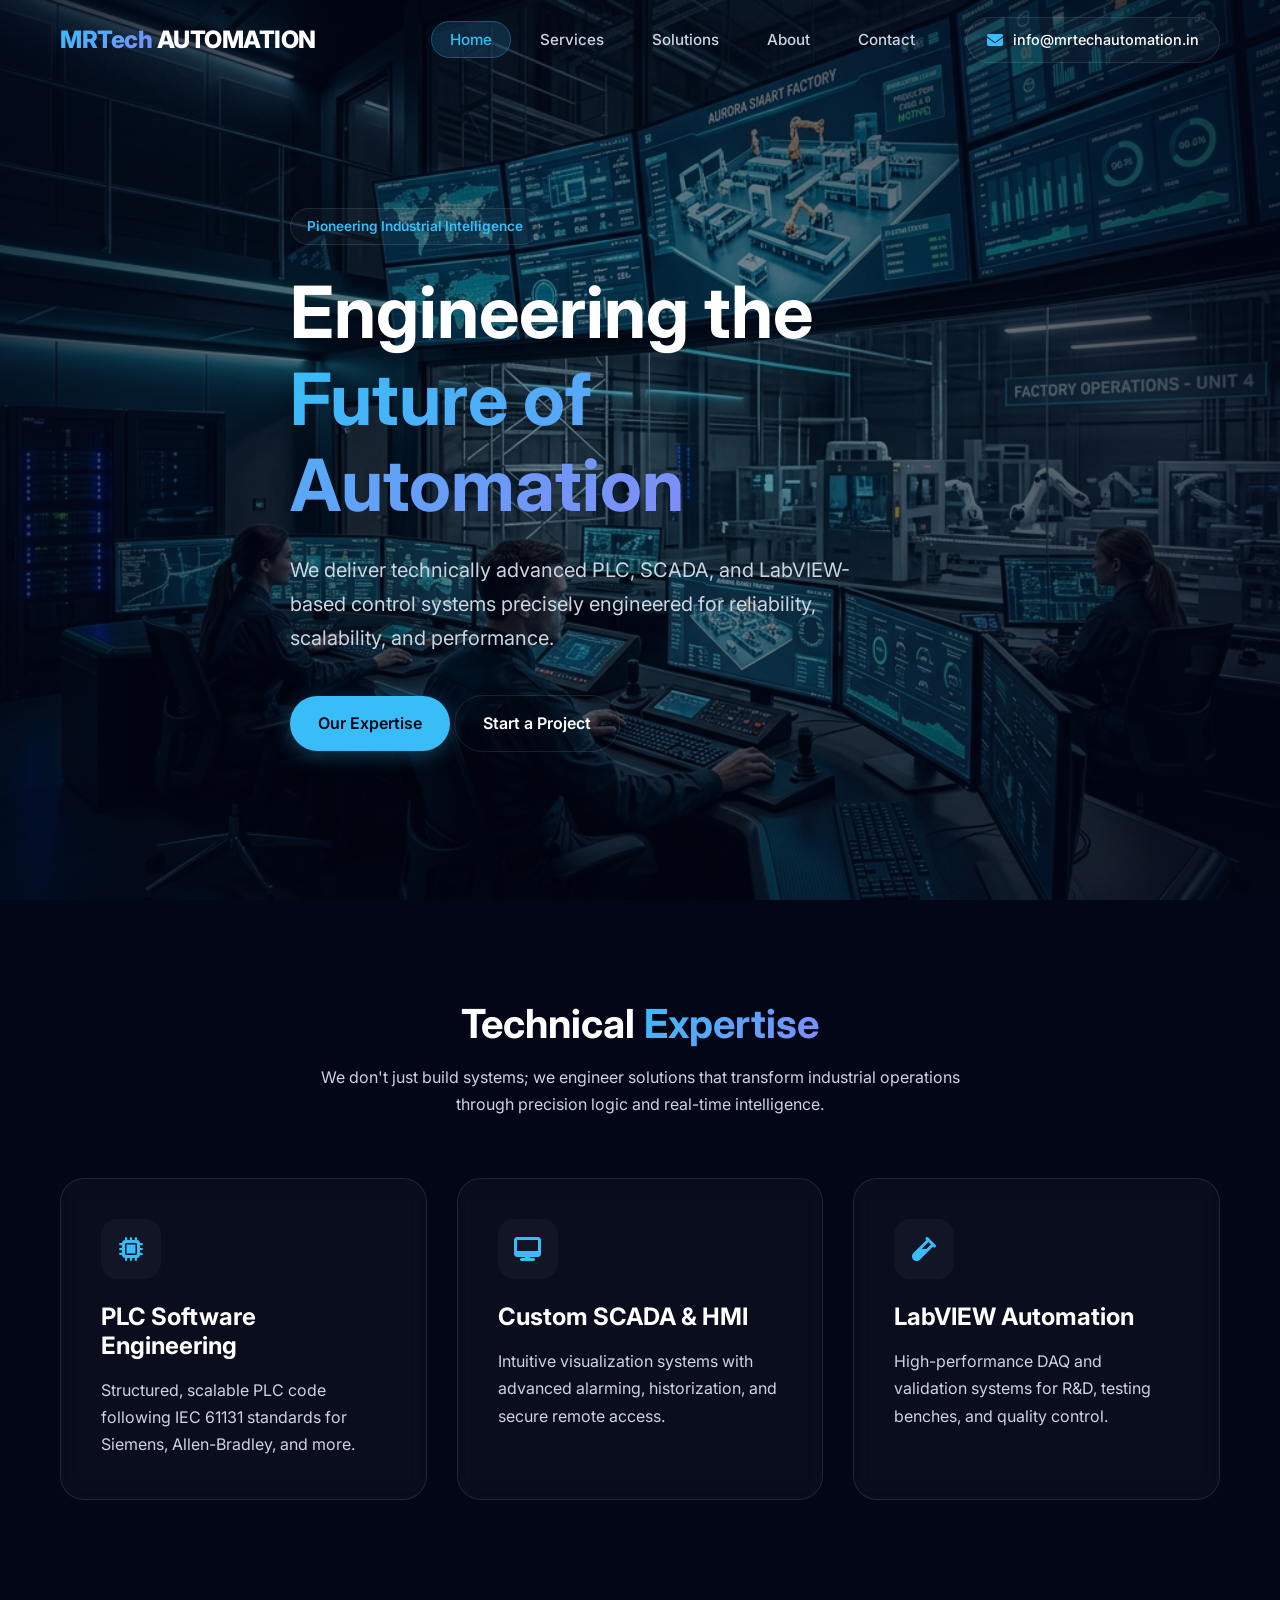
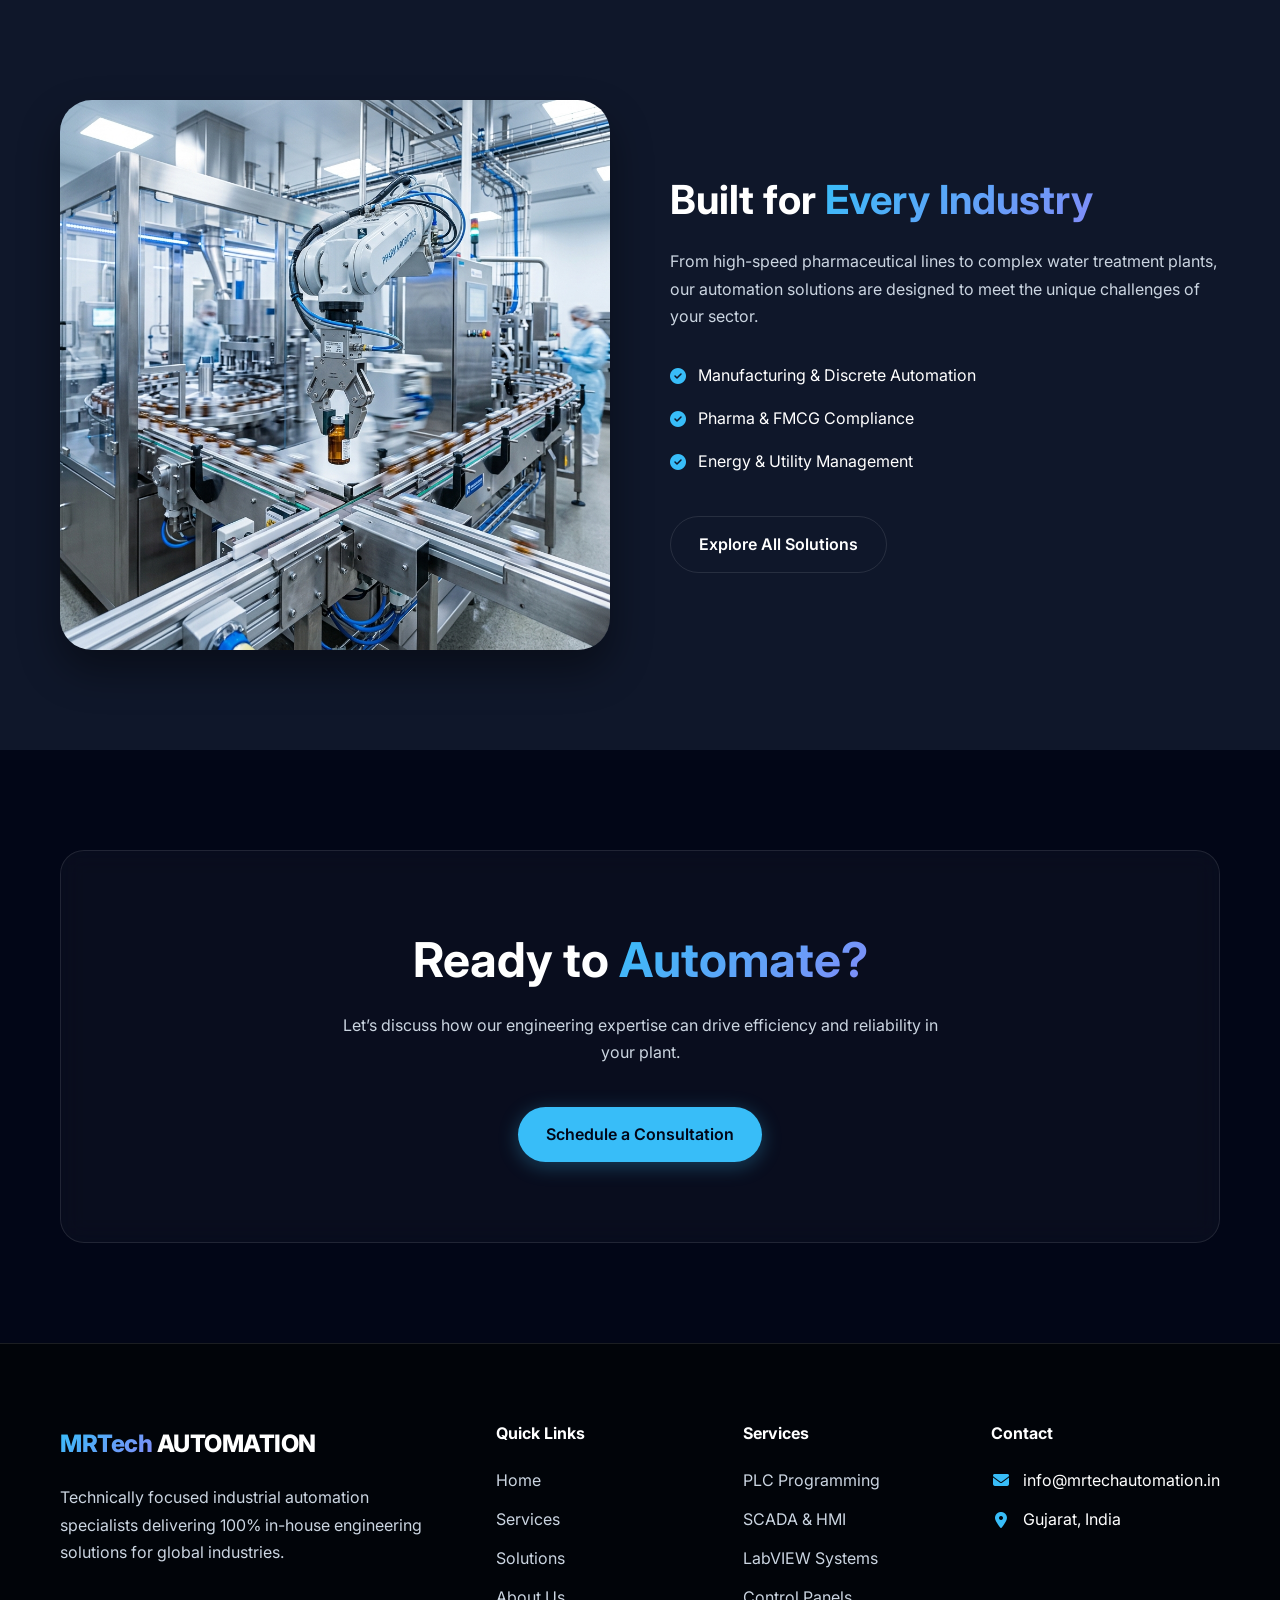
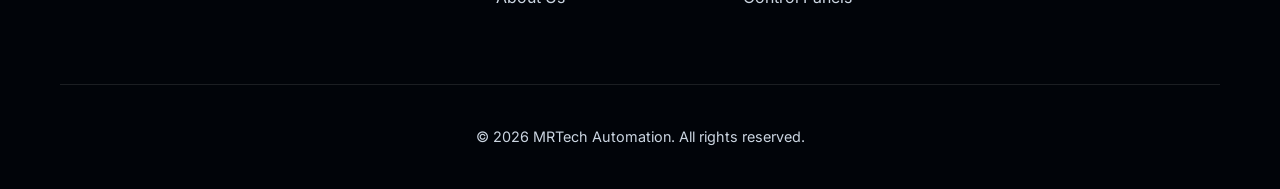
==== commit 13db8f72: "Changes fileds on contatus from and add hove effect also remvoe space" ====
--- a/index.html
+++ b/index.html
@@ -3,11 +3,11 @@
 <head>
     <meta charset="UTF-8">
     <meta name="viewport" content="width=device-width, initial-scale=1.0">
-    <title>MR Tech Automation | Premium Industrial Automation Solutions</title>
-    <meta name="description" content="MR Tech Automation delivers high-end industrial automation, PLC programming, SCADA systems, and LabVIEW solutions for manufacturing, pharma, and energy sectors.">
+    <title>MRTech Automation | Premium Industrial Automation Solutions</title>
+    <meta name="description" content="MRTech Automation delivers high-end industrial automation, PLC programming, SCADA systems, and LabVIEW solutions for manufacturing, pharma, and energy sectors.">
     
     <!-- SEO Meta Tags -->
-    <meta property="og:title" content="MR Tech Automation | Industrial Excellence">
+    <meta property="og:title" content="MRTech Automation | Industrial Excellence">
     <meta property="og:description" content="Technical experts in PLC, SCADA, and Custom Engineering.">
     <meta property="og:image" content="images/hero.png">
     <meta property="og:url" content="https://mrtechautomation.in/">
@@ -17,7 +17,7 @@
     {
       "@context": "https://schema.org",
       "@type": "Organization",
-      "name": "MR Tech Automation",
+      "name": "MRTech Automation",
       "url": "https://mrtechautomation.in/",
       "logo": "https://mrtechautomation.in/logo.png",
       "description": "Industrial automation engineering company specializing in PLC programming, SCADA & HMI systems, and LabVIEW solutions.",
@@ -43,7 +43,7 @@
     <nav>
         <div class="container nav-container">
             <a href="index.html" class="logo">
-                <span class="text-gradient">MR TECH</span> AUTOMATION
+                <span class="text-gradient">MRTech</span> AUTOMATION
             </a>
             <ul class="nav-links">
                 <li><a href="index.html" class="active">Home</a></li>
@@ -52,6 +52,12 @@
                 <li><a href="about.html">About</a></li>
                 <li><a href="contact.html">Contact</a></li>
             </ul>
+            <div class="nav-info">
+                <a href="mailto:info@mrtechautomation.in">
+                    <i class="fas fa-envelope"></i>
+                    <span>info@mrtechautomation.in</span>
+                </a>
+            </div>
             <div class="menu-toggle">
                 <i class="fas fa-bars"></i>
             </div>
@@ -151,7 +157,7 @@
             <div class="footer-grid">
                 <div class="footer-about">
                     <a href="index.html" class="logo" style="margin-bottom: 20px; display: block;">
-                        <span class="text-gradient">MR TECH</span> AUTOMATION
+                        <span class="text-gradient">MRTech</span> AUTOMATION
                     </a>
                     <p>Technically focused industrial automation specialists delivering 100% in-house engineering solutions for global industries.</p>
                 </div>
@@ -182,7 +188,7 @@
                 </div>
             </div>
             <div class="footer-bottom">
-                <p>&copy; 2026 MR Tech Automation. All rights reserved.</p>
+                <p>&copy; 2026 MRTech Automation. All rights reserved.</p>
             </div>
         </div>
     </footer>
--- a/css/style.css
+++ b/css/style.css
@@ -1,4 +1,4 @@
-@import url('https://fonts.googleapis.com/css2?family=Outfit:wght@300;400;500;600;700&display=swap');
+@import url('https://fonts.googleapis.com/css2?family=Inter:wght@300;400;500;600;700;800&display=swap');
 
 :root {
   --bg: #020617;
@@ -8,8 +8,8 @@
   --primary-glow: rgba(56, 189, 248, 0.3);
   --secondary: #818cf8;
   --accent: #2dd4bf;
-  --text: #f8fafc;
-  --text-muted: #94a3b8;
+  --text: #ffffff;
+  --text-muted: #cbd5e1;
   --glass: rgba(255, 255, 255, 0.03);
   --glass-border: rgba(255, 255, 255, 0.1);
   --nav-height: 80px;
@@ -22,16 +22,18 @@
   box-sizing: border-box;
 }
 
-html {
-  scroll-behavior: smooth;
+html, body {
+  overflow-x: hidden;
+  width: 100%;
 }
 
 body {
-  font-family: 'Outfit', sans-serif;
+  font-family: 'Inter', sans-serif;
   background-color: var(--bg);
   color: var(--text);
-  line-height: 1.6;
-  overflow-x: hidden;
+  line-height: 1.7;
+  -webkit-font-smoothing: antialiased;
+  -moz-osx-font-smoothing: grayscale;
 }
 
 h1, h2, h3, h4 {
@@ -144,17 +146,55 @@
 
 .nav-links {
   display: flex;
-  gap: 32px;
+  gap: 10px;
+  margin-left: auto;
 }
 
 .nav-links a {
   font-weight: 500;
   font-size: 0.95rem;
   color: var(--text-muted);
+  padding: 8px 18px;
+  border-radius: 50px;
+  transition: var(--transition);
+  border: 1px solid transparent;
 }
 
 .nav-links a:hover, .nav-links a.active {
   color: var(--primary);
+  background: rgba(56, 189, 248, 0.15);
+  border: 1px solid rgba(56, 189, 248, 0.3);
+}
+
+.nav-info {
+  display: flex;
+  align-items: center;
+  margin-left: 32px;
+}
+
+.nav-info a {
+  display: flex;
+  align-items: center;
+  gap: 10px;
+  padding: 10px 20px;
+  background: var(--glass);
+  border: 1px solid var(--glass-border);
+  border-radius: 50px;
+  font-size: 0.9rem;
+  color: var(--text);
+  font-weight: 500;
+  transition: var(--transition);
+}
+
+.nav-info a i {
+  color: var(--primary);
+  font-size: 1rem;
+}
+
+.nav-info a:hover {
+  border-color: var(--primary);
+  background: rgba(56, 189, 248, 0.1);
+  transform: translateY(-1px);
 }
 
 .menu-toggle {
@@ -165,12 +205,13 @@
 
 /* Hero Section */
 .hero {
-  height: 100vh;
+  min-height: 100vh;
   display: flex;
   align-items: center;
   position: relative;
   overflow: hidden;
-  padding-top: var(--nav-height);
+  padding-top: calc(var(--nav-height) + 40px);
+  padding-bottom: 60px;
 }
 
 .hero-bg {
@@ -186,7 +227,7 @@
   width: 100%;
   height: 100%;
   object-fit: cover;
-  opacity: 0.4;
+  opacity: 0.8;
 }
 
 .hero-bg::after {
@@ -196,7 +237,7 @@
   left: 0;
   width: 100%;
   height: 100%;
-  background: radial-gradient(circle at 50% 50%, rgba(2, 6, 23, 0.4) 0%, rgba(2, 6, 23, 1) 100%);
+  background: radial-gradient(circle at 50% 50%, rgba(2, 6, 23, 0.2) 0%, rgba(2, 6, 23, 0.8) 100%);
 }
 
 .hero-content {
@@ -399,9 +440,16 @@
   }
 
   .menu-toggle { display: block; }
+  .nav-info {
+    display: flex;
+    margin-left: auto;
+    margin-right: 15px;
+  }
+  .nav-info a span { display: none; }
+  .nav-info a { padding: 10px; }
   .hero h1 { font-size: 2.8rem; }
   .section-padding { padding: 80px 0; }
-  .container { padding: 0 24px; }
+  .container { padding: 0 20px; }
   
   .hero {
     text-align: center;
@@ -409,6 +457,19 @@
   
   .hero-content {
     margin: 0 auto;
+  }
+
+  .flex-group {
+    gap: 30px;
+  }
+  
+  .footer-grid {
+    grid-template-columns: 1fr;
+    gap: 40px;
+    text-align: center;
+  }
+  .footer-links ul li {
+    justify-content: center;
   }
 }
 
@@ -417,4 +478,6 @@
   .section-padding { padding: 60px 0; }
   .btn { width: 100%; text-align: center; }
   .hero-btns { display: flex; flex-direction: column; gap: 16px; }
-}
+  .container { padding: 0 15px; }
+  .flex-group { gap: 20px; }
+}
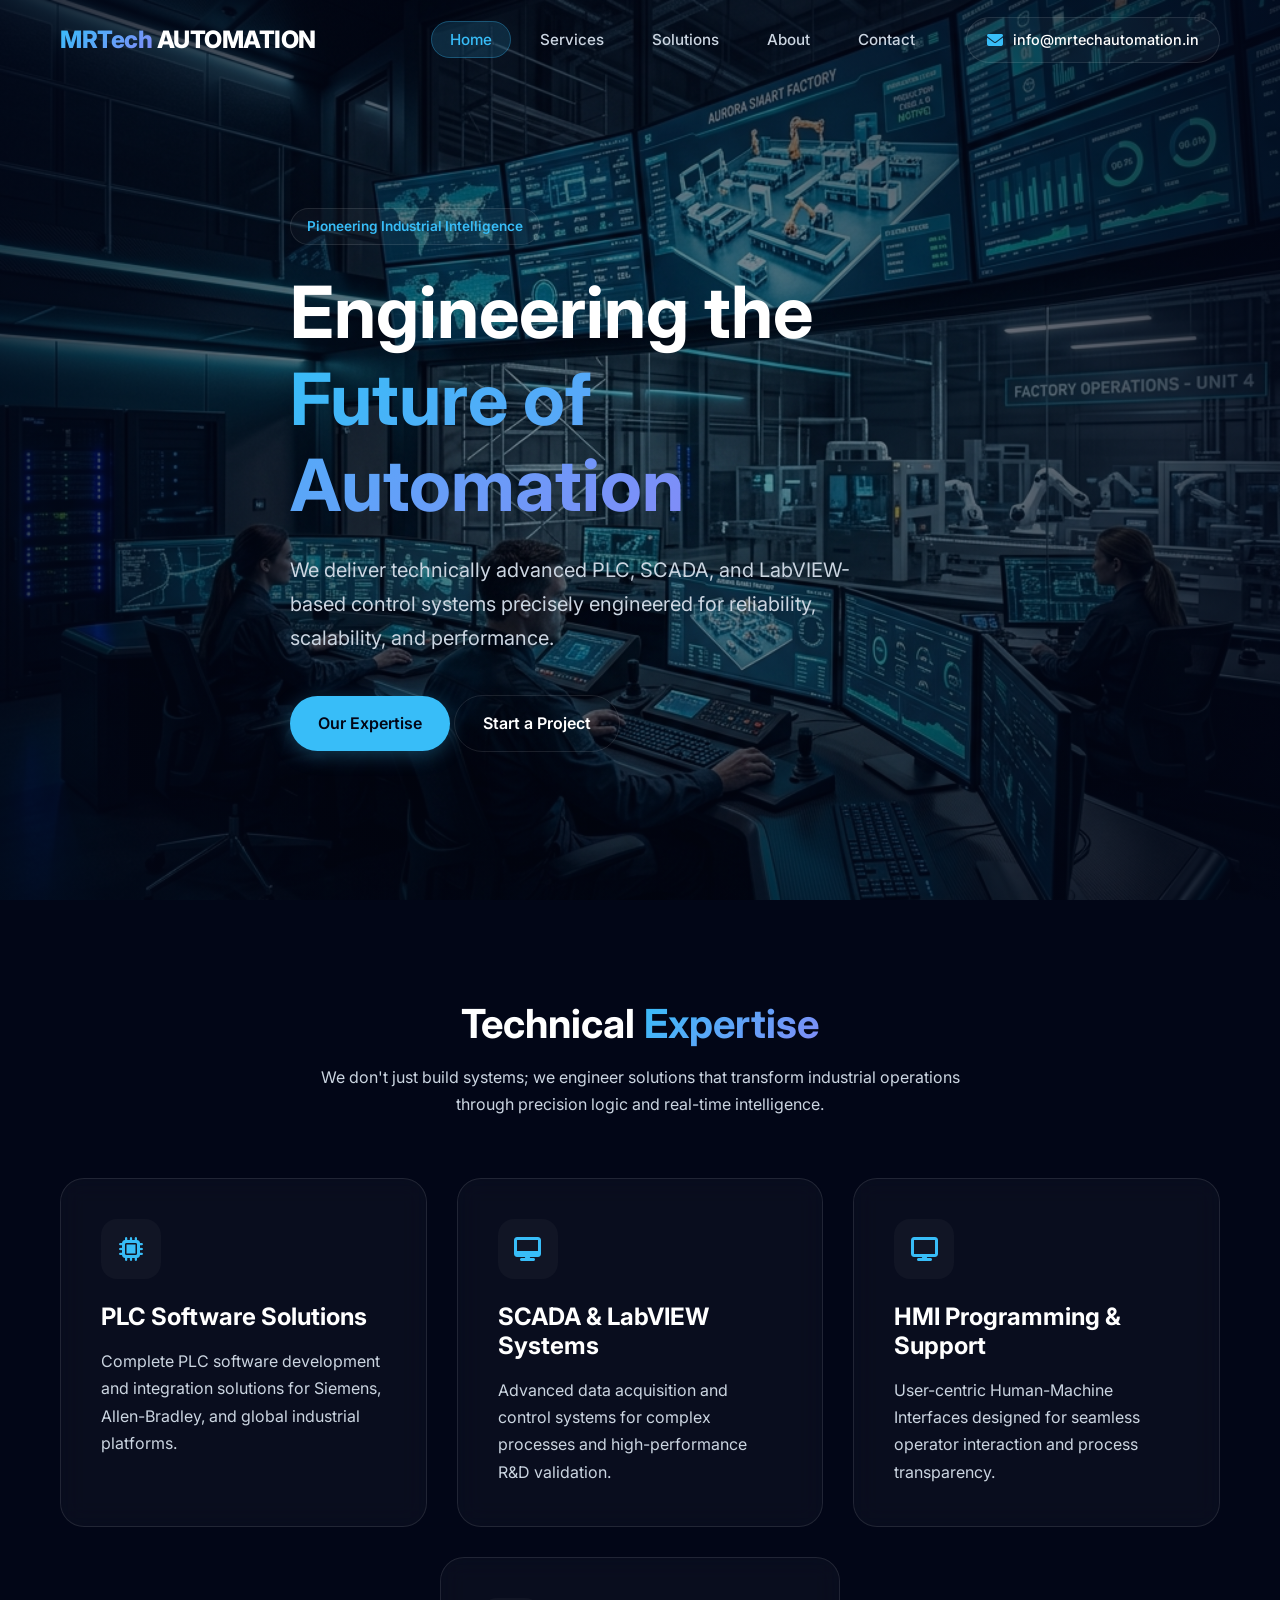
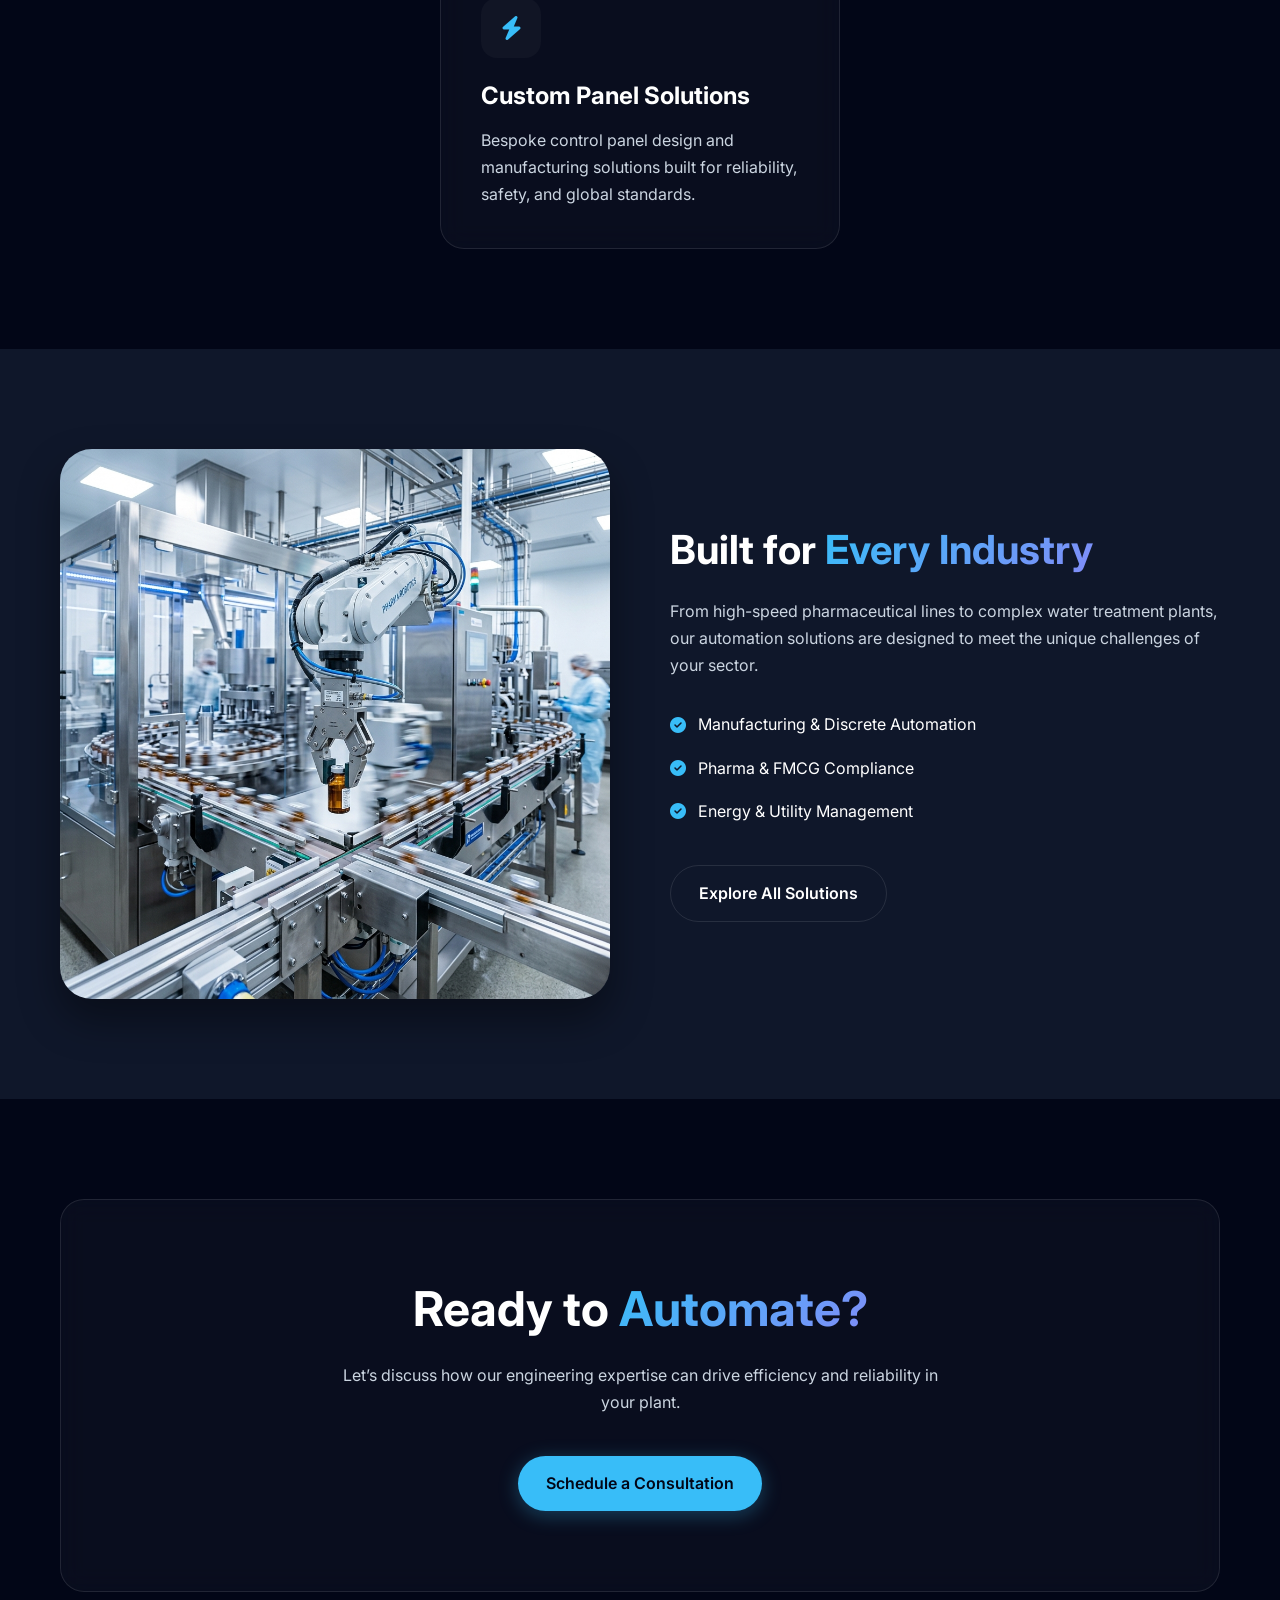
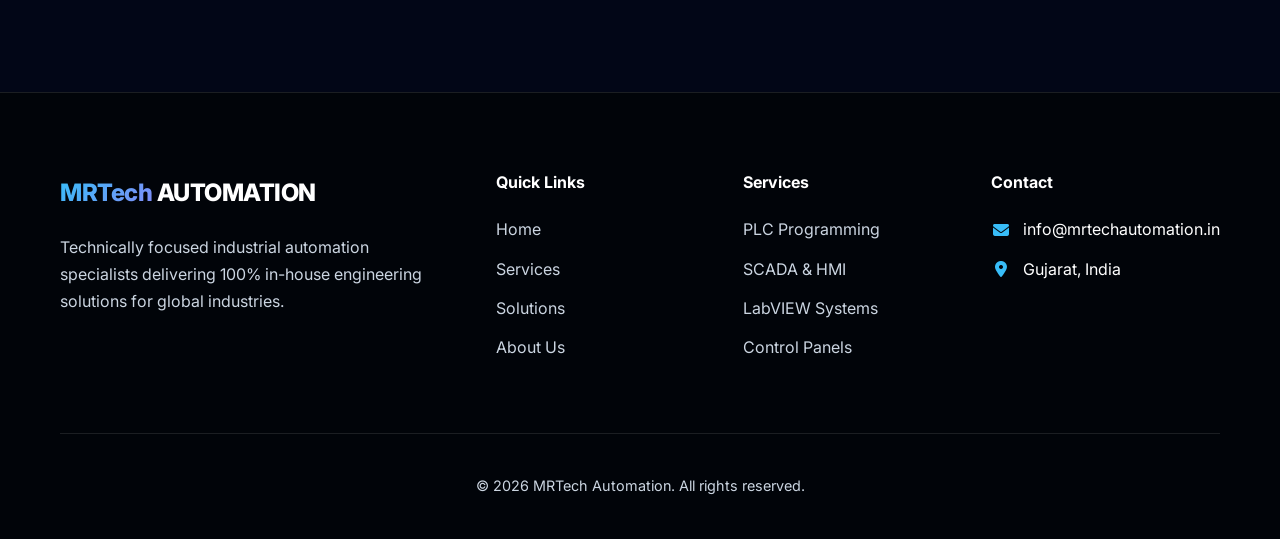
==== commit 98c1bb94: "feat: implement global design system with new CSS styles and update site assets for all pages" ====
--- a/index.html
+++ b/index.html
@@ -1,17 +1,19 @@
 <!DOCTYPE html>
 <html lang="en">
+
 <head>
     <meta charset="UTF-8">
     <meta name="viewport" content="width=device-width, initial-scale=1.0">
     <title>MRTech Automation | Premium Industrial Automation Solutions</title>
-    <meta name="description" content="MRTech Automation delivers high-end industrial automation, PLC programming, SCADA systems, and LabVIEW solutions for manufacturing, pharma, and energy sectors.">
-    
+    <meta name="description"
+        content="MRTech Automation delivers high-end industrial automation, PLC programming, SCADA systems, and LabVIEW solutions for manufacturing, pharma, and energy sectors.">
+
     <!-- SEO Meta Tags -->
     <meta property="og:title" content="MRTech Automation | Industrial Excellence">
     <meta property="og:description" content="Technical experts in PLC, SCADA, and Custom Engineering.">
     <meta property="og:image" content="images/hero.png">
     <meta property="og:url" content="https://mrtechautomation.in/">
-    
+
     <!-- Schema Markup -->
     <script type="application/ld+json">
     {
@@ -33,11 +35,12 @@
       }
     }
     </script>
-    
+
     <!-- Fonts & CSS -->
     <link rel="stylesheet" href="css/style.css">
     <link rel="stylesheet" href="https://cdnjs.cloudflare.com/ajax/libs/font-awesome/6.4.0/css/all.min.css">
 </head>
+
 <body>
     <!-- Navbar -->
     <nav>
@@ -73,7 +76,8 @@
             <div class="hero-content">
                 <span class="hero-tag">Pioneering Industrial Intelligence</span>
                 <h1>Engineering the <span class="text-gradient">Future of Automation</span></h1>
-                <p>We deliver technically advanced PLC, SCADA, and LabVIEW-based control systems precisely engineered for reliability, scalability, and performance.</p>
+                <p>We deliver technically advanced PLC, SCADA, and LabVIEW-based control systems precisely engineered
+                    for reliability, scalability, and performance.</p>
                 <div class="hero-btns">
                     <a href="services.html" class="btn btn-primary">Our Expertise</a>
                     <a href="contact.html" class="btn btn-outline">Start a Project</a>
@@ -87,24 +91,35 @@
         <div class="container">
             <div class="text-center mb-60">
                 <h2 style="font-size: 2.5rem;" class="mb-16">Technical <span class="text-gradient">Expertise</span></h2>
-                <p style="color: var(--text-muted); max-width: 700px; margin: 0 auto;">We don't just build systems; we engineer solutions that transform industrial operations through precision logic and real-time intelligence.</p>
-            </div>
-            
+                <p style="color: var(--text-muted); max-width: 700px; margin: 0 auto;">We don't just build systems; we
+                    engineer solutions that transform industrial operations through precision logic and real-time
+                    intelligence.</p>
+            </div>
+
             <div class="card-grid">
                 <div class="card glass">
                     <div class="card-icon"><i class="fas fa-microchip"></i></div>
-                    <h3>PLC Software Engineering</h3>
-                    <p>Structured, scalable PLC code following IEC 61131 standards for Siemens, Allen-Bradley, and more.</p>
+                    <h3>PLC Software Solutions</h3>
+                    <p>Complete PLC software development and integration solutions for Siemens, Allen-Bradley, and
+                        global industrial platforms.</p>
                 </div>
                 <div class="card glass">
                     <div class="card-icon"><i class="fas fa-desktop"></i></div>
-                    <h3>Custom SCADA & HMI</h3>
-                    <p>Intuitive visualization systems with advanced alarming, historization, and secure remote access.</p>
-                </div>
-                <div class="card glass">
-                    <div class="card-icon"><i class="fas fa-vial"></i></div>
-                    <h3>LabVIEW Automation</h3>
-                    <p>High-performance DAQ and validation systems for R&D, testing benches, and quality control.</p>
+                    <h3>SCADA & LabVIEW Systems</h3>
+                    <p>Advanced data acquisition and control systems for complex processes and high-performance R&D
+                        validation.</p>
+                </div>
+                <div class="card glass">
+                    <div class="card-icon"><i class="fas fa-display"></i></div>
+                    <h3>HMI Programming & Support</h3>
+                    <p>User-centric Human-Machine Interfaces designed for seamless operator interaction and process
+                        transparency.</p>
+                </div>
+                <div class="card glass">
+                    <div class="card-icon"><i class="fas fa-bolt"></i></div>
+                    <h3>Custom Panel Solutions</h3>
+                    <p>Bespoke control panel design and manufacturing solutions built for reliability, safety, and
+                        global standards.</p>
                 </div>
             </div>
         </div>
@@ -118,8 +133,11 @@
                     <img src="images/solutions.png" alt="Industrial Production Line" class="image-rounded">
                 </div>
                 <div>
-                    <h2 style="font-size: 2.5rem;" class="mb-24">Built for <span class="text-gradient">Every Industry</span></h2>
-                    <p style="color: var(--text-muted);" class="mb-32">From high-speed pharmaceutical lines to complex water treatment plants, our automation solutions are designed to meet the unique challenges of your sector.</p>
+                    <h2 style="font-size: 2.5rem;" class="mb-24">Built for <span class="text-gradient">Every
+                            Industry</span></h2>
+                    <p style="color: var(--text-muted);" class="mb-32">From high-speed pharmaceutical lines to complex
+                        water treatment plants, our automation solutions are designed to meet the unique challenges of
+                        your sector.</p>
                     <ul class="mb-40">
                         <li style="margin-bottom: 16px; display: flex; align-items: center; gap: 12px;">
                             <i class="fas fa-check-circle" style="color: var(--primary);"></i>
@@ -144,8 +162,10 @@
     <section class="section-padding">
         <div class="container">
             <div class="glass" style="padding: 80px 40px; text-align: center;">
-                <h2 style="font-size: 3rem; margin-bottom: 24px;">Ready to <span class="text-gradient">Automate?</span></h2>
-                <p style="color: var(--text-muted); max-width: 600px; margin: 0 auto 40px;">Let’s discuss how our engineering expertise can drive efficiency and reliability in your plant.</p>
+                <h2 style="font-size: 3rem; margin-bottom: 24px;">Ready to <span class="text-gradient">Automate?</span>
+                </h2>
+                <p style="color: var(--text-muted); max-width: 600px; margin: 0 auto 40px;">Let’s discuss how our
+                    engineering expertise can drive efficiency and reliability in your plant.</p>
                 <a href="contact.html" class="btn btn-primary">Schedule a Consultation</a>
             </div>
         </div>
@@ -159,7 +179,8 @@
                     <a href="index.html" class="logo" style="margin-bottom: 20px; display: block;">
                         <span class="text-gradient">MRTech</span> AUTOMATION
                     </a>
-                    <p>Technically focused industrial automation specialists delivering 100% in-house engineering solutions for global industries.</p>
+                    <p>Technically focused industrial automation specialists delivering 100% in-house engineering
+                        solutions for global industries.</p>
                 </div>
                 <div class="footer-links">
                     <h4>Quick Links</h4>
@@ -195,4 +216,5 @@
 
     <script src="js/main.js"></script>
 </body>
-</html>
+
+</html>
--- a/css/style.css
+++ b/css/style.css
@@ -270,12 +270,15 @@
 
 /* Cards */
 .card-grid {
-  display: grid;
-  grid-template-columns: repeat(auto-fit, minmax(300px, 1fr));
+  display: flex;
+  flex-wrap: wrap;
   gap: 30px;
+  justify-content: center;
 }
 
 .card {
+  flex: 1 1 350px;
+  max-width: 400px;
   padding: 40px;
   transition: var(--transition);
 }
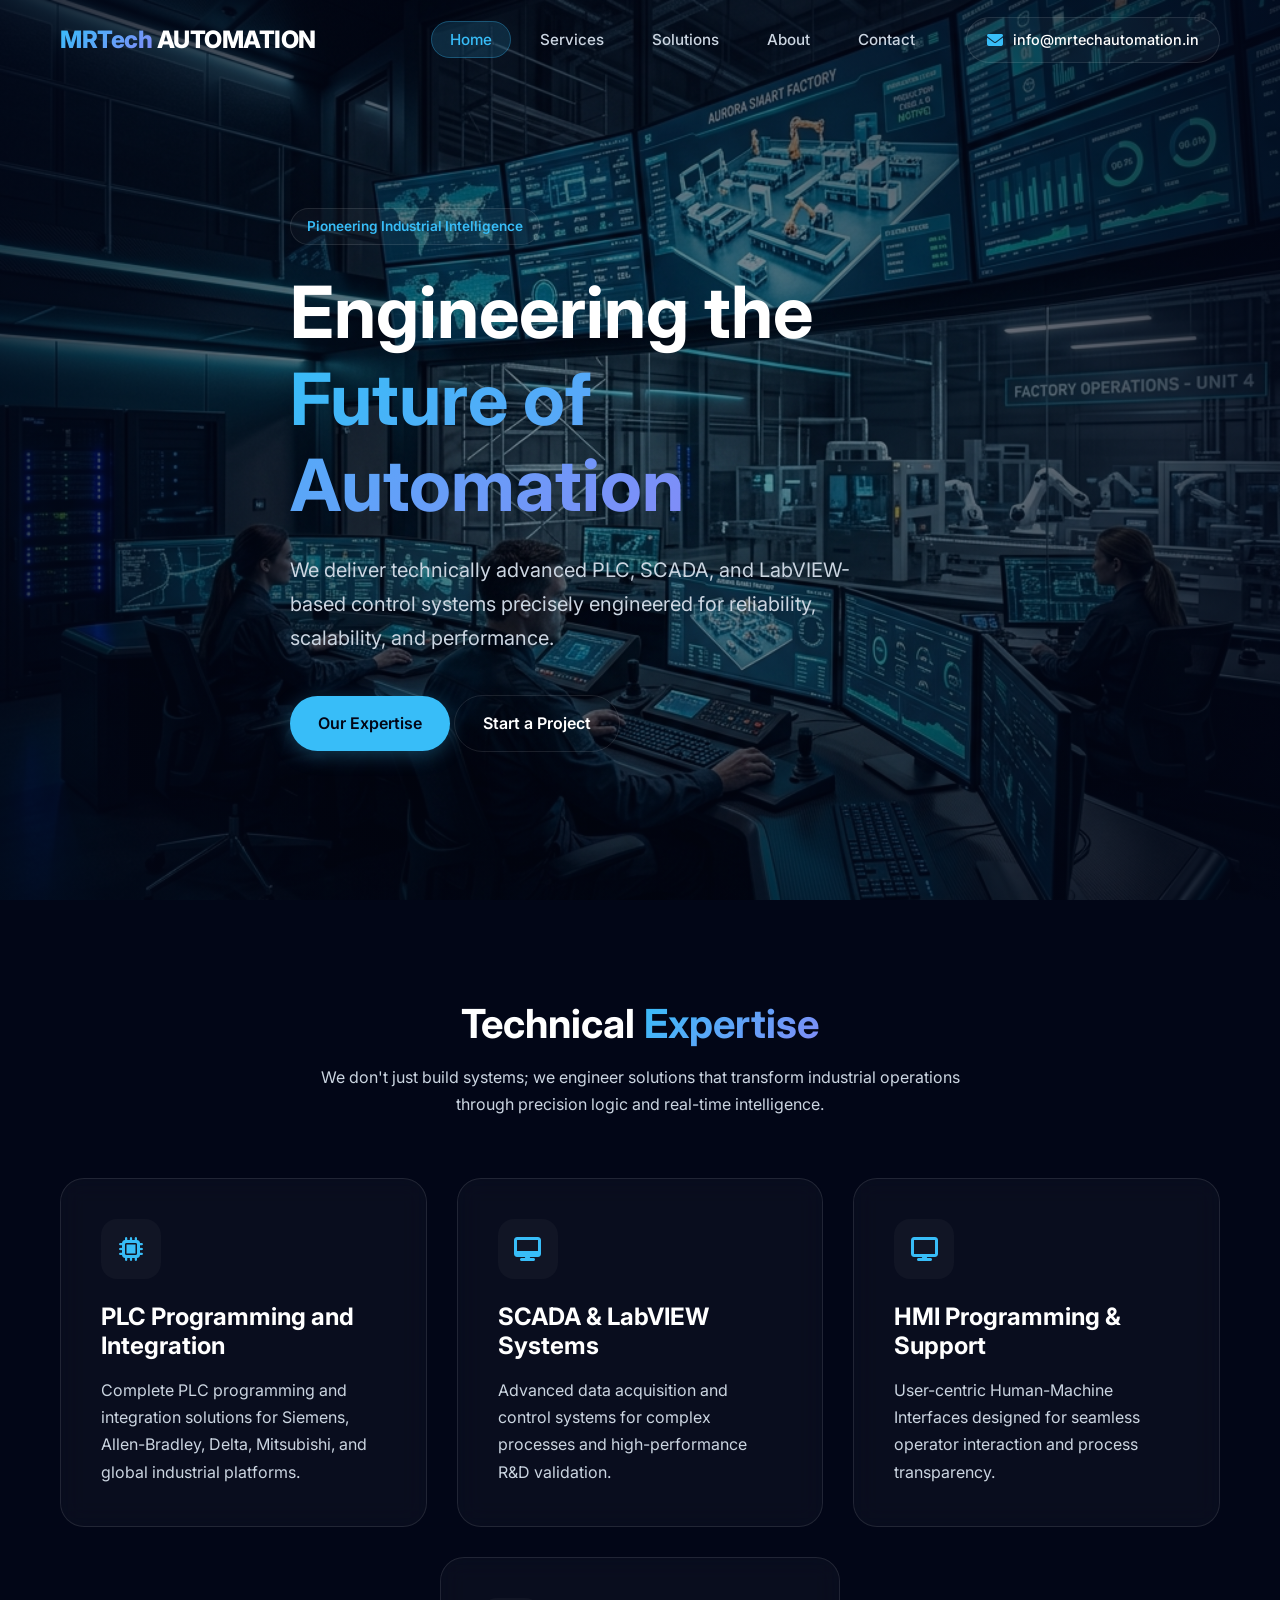
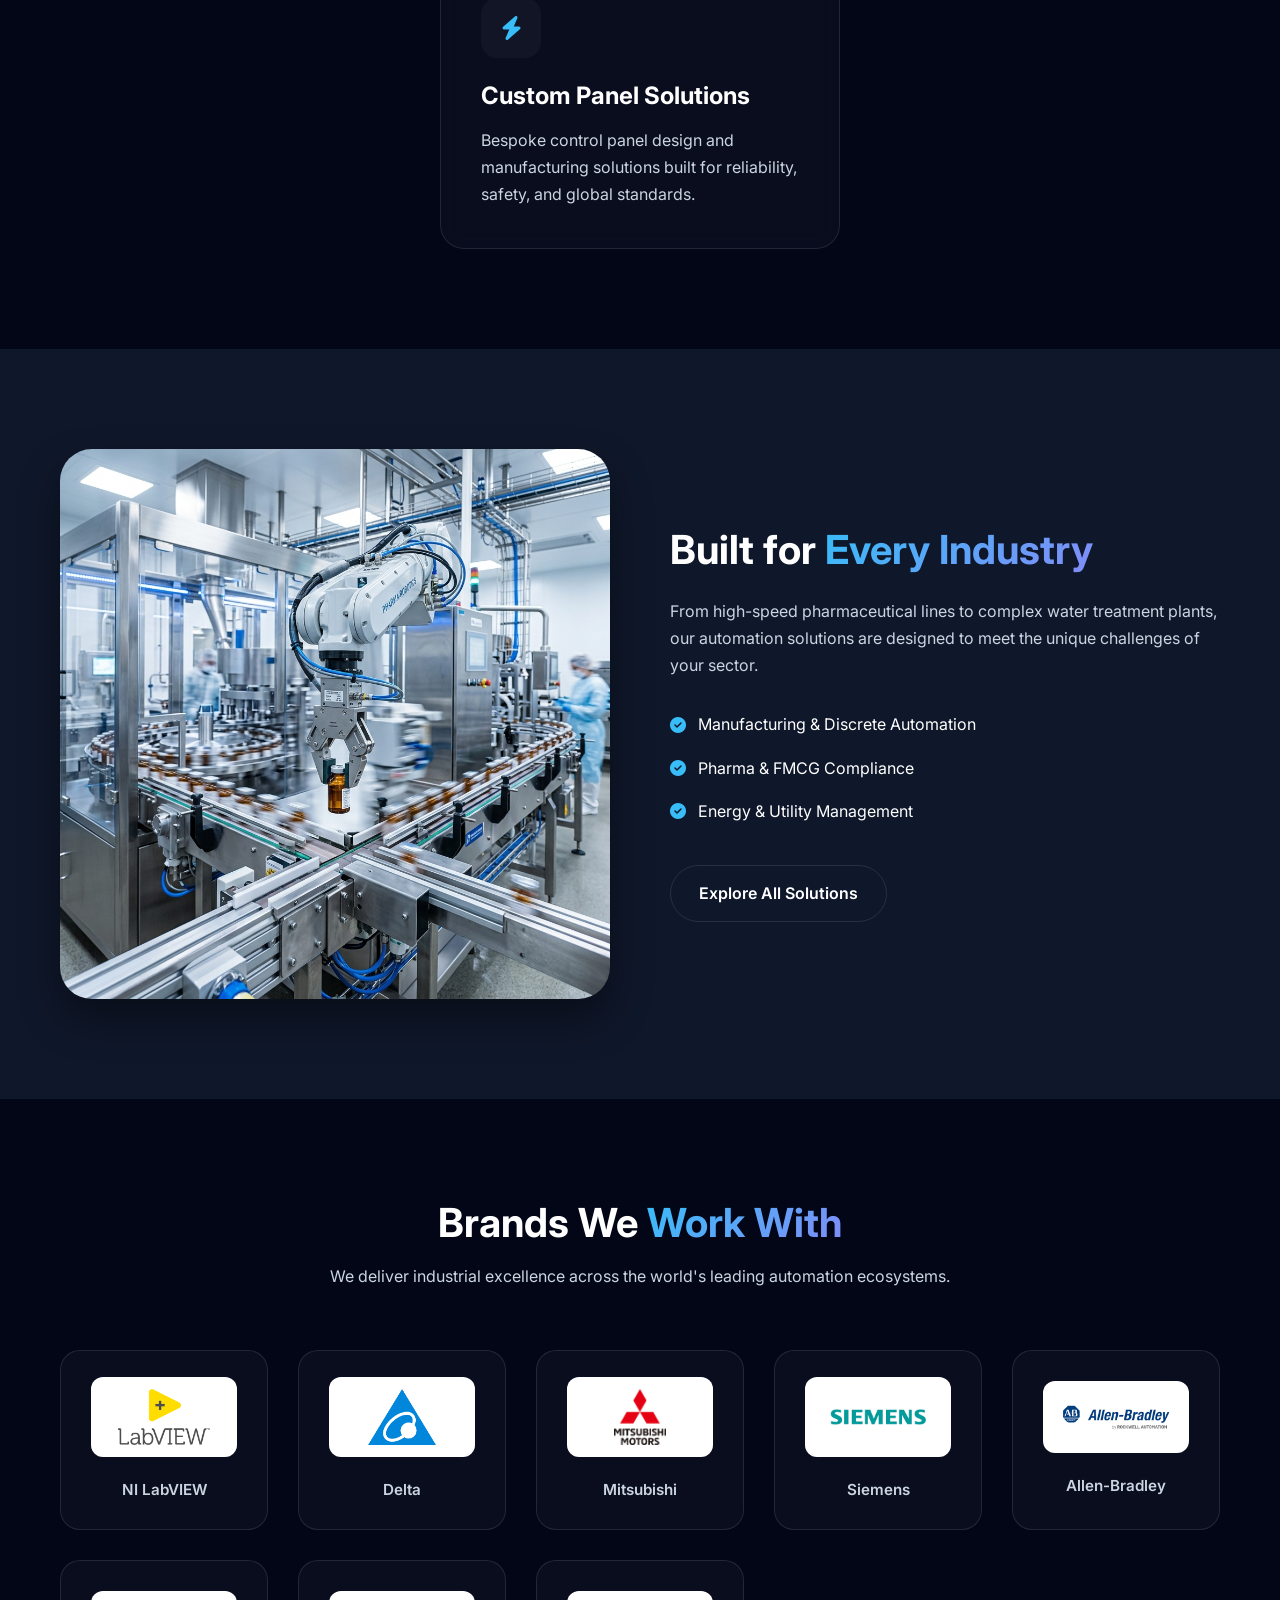
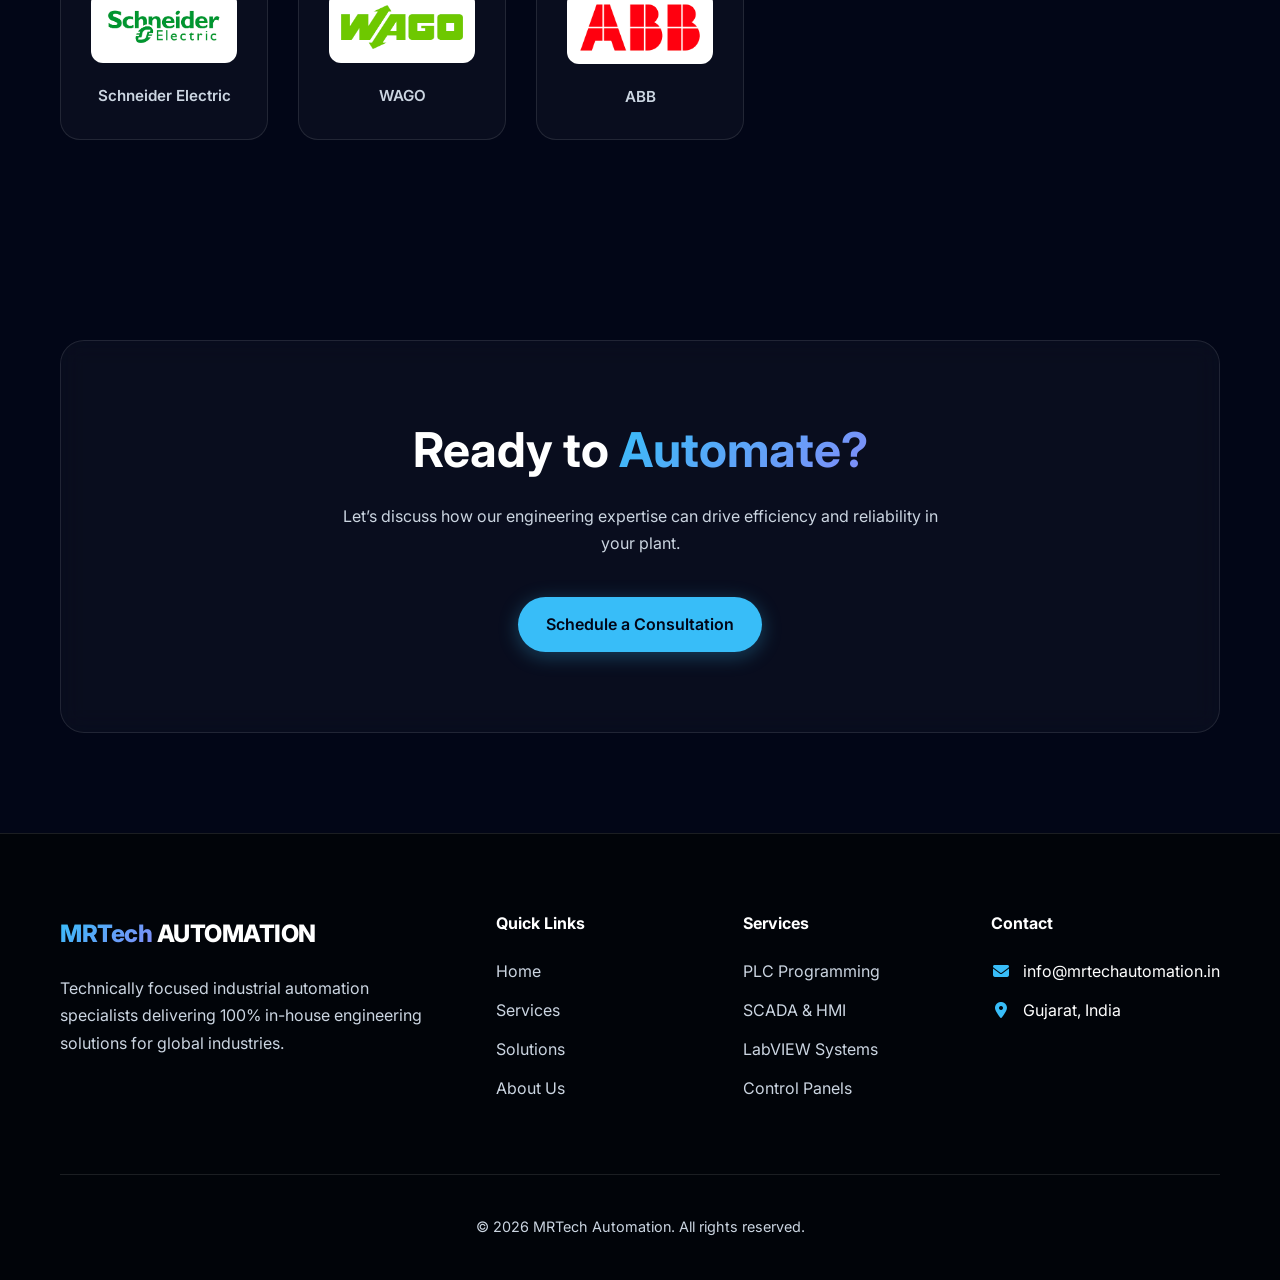
==== commit 2b471081: "add new section  for brands we work with" ====
--- a/index.html
+++ b/index.html
@@ -37,6 +37,8 @@
     </script>
 
     <!-- Fonts & CSS -->
+    <!-- Favicon -->
+    <link rel="icon" type="image/png" href="logo.png">
     <link rel="stylesheet" href="css/style.css">
     <link rel="stylesheet" href="https://cdnjs.cloudflare.com/ajax/libs/font-awesome/6.4.0/css/all.min.css">
 </head>
@@ -99,8 +101,9 @@
             <div class="card-grid">
                 <div class="card glass">
                     <div class="card-icon"><i class="fas fa-microchip"></i></div>
-                    <h3>PLC Software Solutions</h3>
-                    <p>Complete PLC software development and integration solutions for Siemens, Allen-Bradley, and
+                    <h3>PLC Programming and Integration</h3>
+                    <p>Complete PLC programming and integration solutions for Siemens, Allen-Bradley, Delta, Mitsubishi,
+                        and
                         global industrial platforms.</p>
                 </div>
                 <div class="card glass">
@@ -158,6 +161,68 @@
         </div>
     </section>
 
+    <!-- Brands We Work With Section -->
+    <section class="section-padding">
+        <div class="container">
+            <div class="text-center mb-60">
+                <h2 style="font-size: 2.5rem;" class="mb-16">Brands We <span class="text-gradient">Work With</span></h2>
+                <p style="color: var(--text-muted); max-width: 700px; margin: 0 auto;">We deliver industrial excellence
+                    across the world's leading automation ecosystems.</p>
+            </div>
+
+            <div class="brand-grid">
+                <div class="brand-card">
+                    <div class="brand-logo">
+                        <img src="images/TrustedPlatformsLogo/NI-LabVIEW-Logo.png" alt="NI LabVIEW">
+                    </div>
+                    <span>NI LabVIEW</span>
+                </div>
+                <div class="brand-card">
+                    <div class="brand-logo">
+                        <img src="images/TrustedPlatformsLogo/delta.png" alt="Delta">
+                    </div>
+                    <span>Delta</span>
+                </div>
+                <div class="brand-card">
+                    <div class="brand-logo">
+                        <img src="images/TrustedPlatformsLogo/mitsubishi.png" alt="Mitsubishi">
+                    </div>
+                    <span>Mitsubishi</span>
+                </div>
+                <div class="brand-card">
+                    <div class="brand-logo">
+                        <img src="images/TrustedPlatformsLogo/siemens.png" alt="Siemens">
+                    </div>
+                    <span>Siemens</span>
+                </div>
+                <div class="brand-card">
+                    <div class="brand-logo">
+                        <img src="images/TrustedPlatformsLogo/allenBradley.png" alt="Allen-Bradley">
+                    </div>
+                    <span>Allen-Bradley</span>
+                </div>
+                <div class="brand-card">
+                    <div class="brand-logo">
+                        <img src="images/TrustedPlatformsLogo/schneiderElectic.png" alt="Schneider Electric">
+                    </div>
+                    <span>Schneider Electric</span>
+                </div>
+                <div class="brand-card">
+                    <div class="brand-logo">
+                        <img src="images/TrustedPlatformsLogo/wago.png" alt="WAGO">
+                    </div>
+                    <span>WAGO</span>
+                </div>
+                <div class="brand-card">
+                    <div class="brand-logo">
+                        <img src="images/TrustedPlatformsLogo/abb.png" alt="ABB">
+                    </div>
+                    <span>ABB</span>
+                </div>
+            </div>
+        </div>
+    </section>
+
     <!-- CTA -->
     <section class="section-padding">
         <div class="container">
--- a/css/style.css
+++ b/css/style.css
@@ -484,3 +484,95 @@
   .container { padding: 0 15px; }
   .flex-group { gap: 20px; }
 }
+
+/* Brand Grid Section */
+.brand-grid {
+    display: grid;
+    grid-template-columns: repeat(auto-fit, minmax(180px, 1fr));
+    gap: 30px;
+    margin-top: 40px;
+}
+
+.brand-card {
+    background: var(--glass);
+    border: 1px solid var(--glass-border);
+    border-radius: 20px;
+    padding: 30px;
+    display: flex;
+    flex-direction: column;
+    align-items: center;
+    justify-content: center;
+    text-align: center;
+    transition: var(--transition);
+    height: 180px;
+}
+
+.brand-card:hover {
+    background: rgba(255, 255, 255, 0.05);
+    border-color: var(--primary);
+    transform: translateY(-5px);
+}
+
+.brand-logo {
+    width: 100%;
+    height: 80px;
+    margin-bottom: 20px;
+    display: flex;
+    align-items: center;
+    justify-content: center;
+    background: #ffffff;
+    border-radius: 12px;
+    padding: 12px;
+    transition: var(--transition);
+}
+
+.brand-logo img {
+    max-width: 100%;
+    max-height: 100%;
+    object-fit: contain;
+    transition: var(--transition);
+}
+
+.brand-card:hover .brand-logo {
+    transform: scale(1.05);
+    box-shadow: 0 0 20px rgba(56, 189, 248, 0.2);
+}
+
+.brand-logo-placeholder {
+    width: 60px;
+    height: 60px;
+    margin-bottom: 16px;
+    display: flex;
+    align-items: center;
+    justify-content: center;
+    background: var(--surface);
+    border-radius: 12px;
+    color: var(--primary);
+    font-size: 1.5rem;
+    font-weight: 800;
+}
+
+.brand-card span {
+    font-weight: 600;
+    font-size: 0.95rem;
+    color: var(--text-muted);
+}
+
+.brand-card:hover span {
+    color: var(--text);
+}
+
+@media (max-width: 480px) {
+    .brand-grid {
+        grid-template-columns: repeat(2, 1fr);
+        gap: 15px;
+    }
+    .brand-card {
+        padding: 20px;
+        height: 150px;
+    }
+    .brand-logo {
+        height: 60px;
+        margin-bottom: 12px;
+    }
+}
